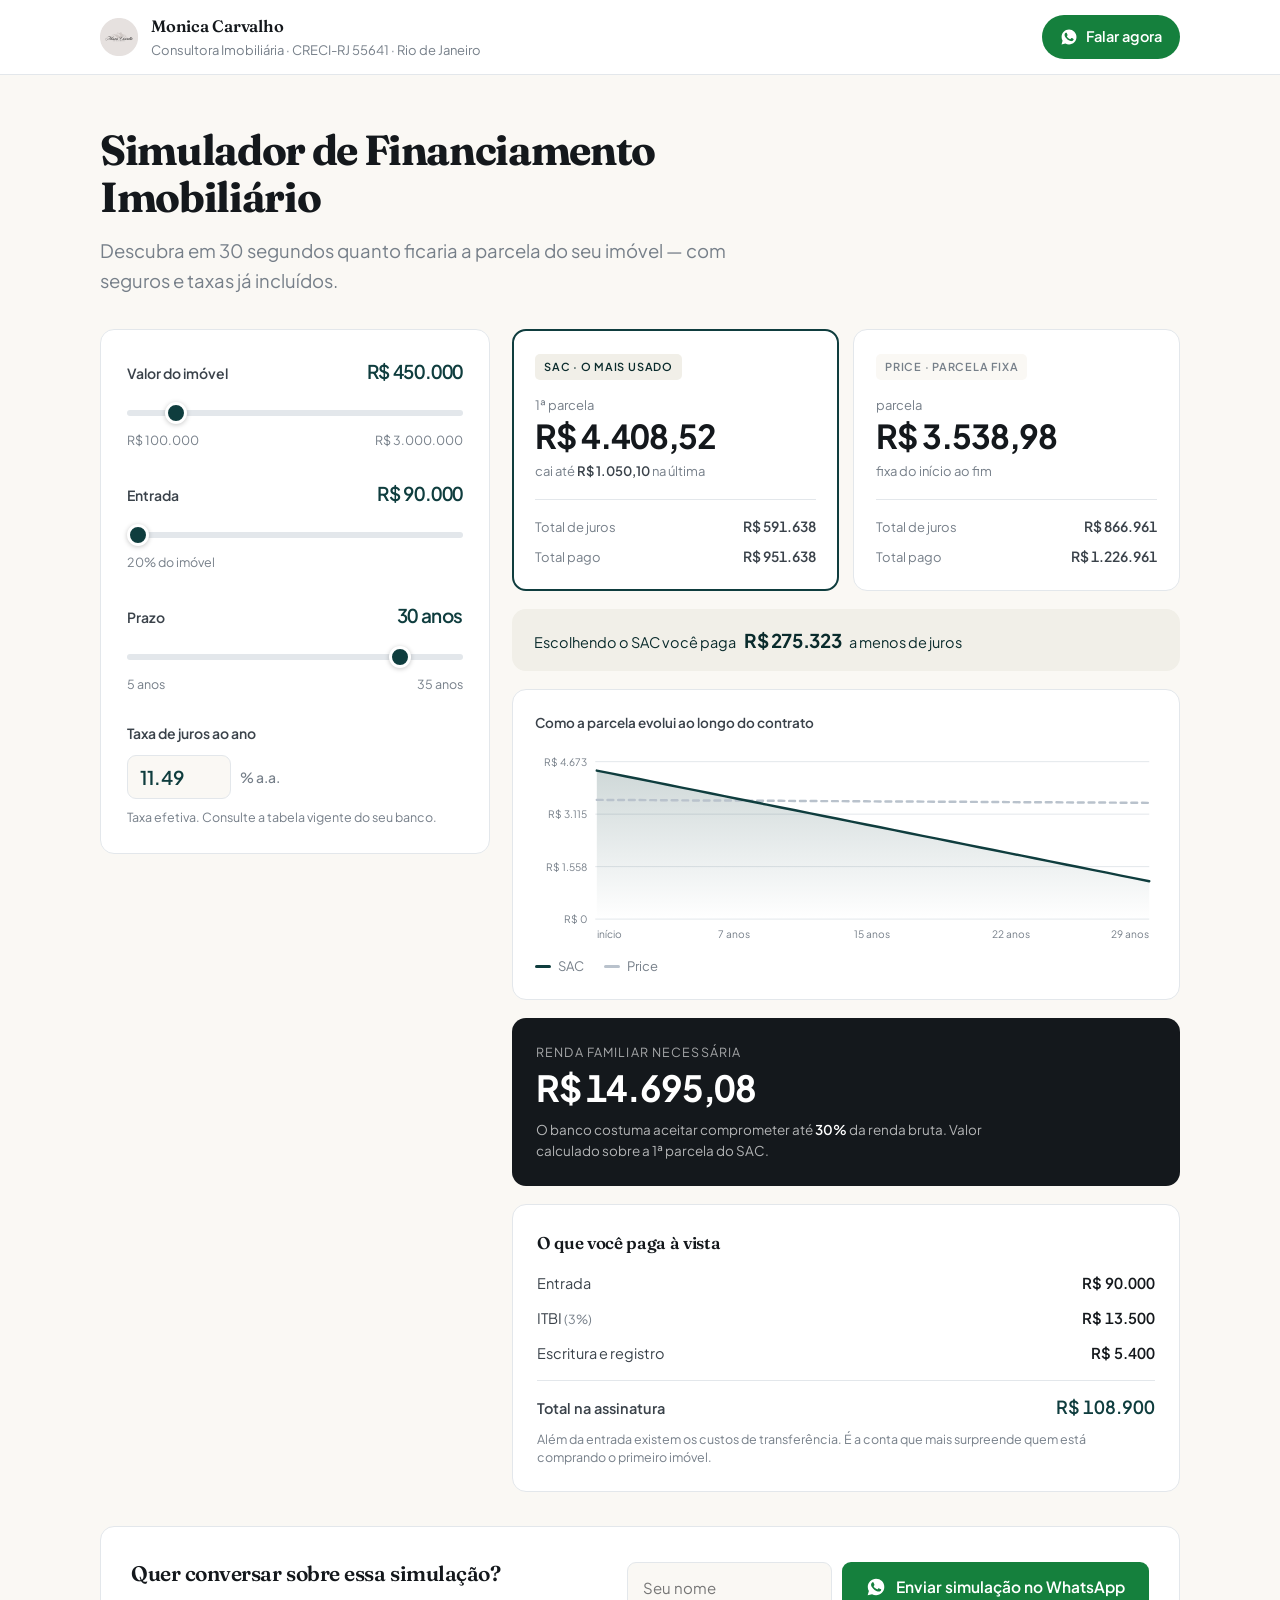
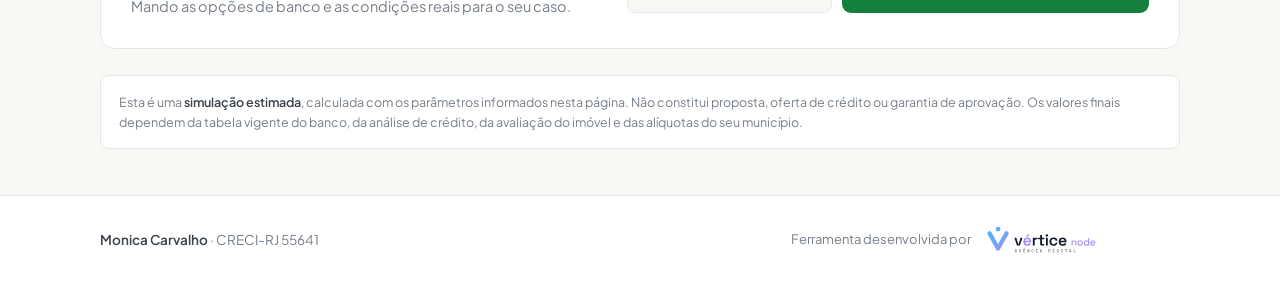
==== simulador/index.html @ 64fc238f "Add files via upload" ====
<!DOCTYPE html>
<html lang="pt-BR">
<head>
<meta charset="UTF-8">
<meta name="viewport" content="width=device-width, initial-scale=1">
<title>Simulador de Financiamento Imobiliário - Monica Carvalho</title>
<meta name="description" content="Simule a parcela do seu financiamento imobiliário com seguros e taxas incluídos. Compare SAC e Price e descubra a renda necessária.">

<link rel="preconnect" href="https://fonts.googleapis.com">
<link rel="preconnect" href="https://fonts.gstatic.com" crossorigin>
<!-- Mesmas fontes do site da Monica: Fraunces (títulos) + Plus Jakarta Sans (textos) -->
<link href="https://fonts.googleapis.com/css2?family=Fraunces:opsz,wght@9..144,500;9..144,600&family=Plus+Jakarta+Sans:wght@400;500;600;700&display=swap" rel="stylesheet">

<link rel="stylesheet" href="css/estilo.css">
<link rel="icon" href="imagens/logo.ico">
</head>
<body>

<!-- ═══════════════ TOPO — identidade do profissional ═══════════════ -->
<header class="topo">
  <div class="env topo-conteudo">
    <div class="prof" id="profBloco">
      <!-- preenchido por app.js a partir do config.js -->
    </div>
    <a class="topo-zap" id="topoZap" href="#" target="_blank" rel="noopener">
      <svg viewBox="0 0 24 24" fill="currentColor" aria-hidden="true">
        <path d="M12.04 2C6.58 2 2.13 6.45 2.13 11.91c0 1.75.46 3.45 1.32 4.95L2 22l5.25-1.38a9.9 9.9 0 0 0 4.79 1.22h.01c5.46 0 9.91-4.45 9.91-9.91 0-2.65-1.03-5.14-2.9-7.01A9.82 9.82 0 0 0 12.04 2Zm5.8 14.1c-.25.69-1.43 1.32-1.97 1.37-.5.05-1.15.07-1.85-.12a16.9 16.9 0 0 1-1.68-.62c-2.95-1.28-4.88-4.25-5.03-4.45-.15-.2-1.2-1.6-1.2-3.05s.76-2.16 1.03-2.46c.27-.3.59-.37.79-.37h.57c.18 0 .43-.07.67.51.25.6.85 2.07.92 2.22.07.15.12.32.02.52-.1.2-.15.32-.3.5-.15.17-.31.39-.44.52-.15.15-.3.31-.13.61.17.3.77 1.27 1.65 2.06 1.14 1.01 2.09 1.33 2.39 1.48.3.15.47.12.65-.07.17-.2.75-.87.95-1.17.2-.3.4-.25.67-.15.27.1 1.72.81 2.02.96.3.15.5.22.57.35.07.12.07.72-.18 1.41Z"/>
      </svg>
      <span>Falar agora</span>
    </a>
  </div>
</header>

<main class="env">

  <!-- ═══════════════ ABERTURA ═══════════════ -->
  <section class="abertura">
    <h1 id="tituloPagina">Simulador de Financiamento Imobiliário</h1>
    <p class="lead" id="subtituloPagina"></p>
  </section>

  <!-- ═══════════════ PAINEL PRINCIPAL ═══════════════ -->
  <div class="painel">

    <!-- ─── COLUNA ESQUERDA: os controles ─── -->
    <section class="controles" aria-label="Dados da simulação">

      <div class="campo">
        <div class="campo-topo">
          <label for="valorImovel">Valor do imóvel</label>
          <output class="valor-atual" id="saidaValor"></output>
        </div>
        <input type="range" id="valorImovel" step="5000">
        <div class="faixa"><span id="faixaValorMin"></span><span id="faixaValorMax"></span></div>
      </div>

      <div class="campo">
        <div class="campo-topo">
          <label for="entrada">Entrada</label>
          <output class="valor-atual" id="saidaEntrada"></output>
        </div>
        <input type="range" id="entrada" step="1000">
        <div class="faixa">
          <span id="entradaPercent">—</span>
          <span id="avisoEntrada" class="aviso-min"></span>
        </div>
      </div>

      <div class="campo">
        <div class="campo-topo">
          <label for="prazo">Prazo</label>
          <output class="valor-atual" id="saidaPrazo"></output>
        </div>
        <input type="range" id="prazo" min="5" step="1">
        <div class="faixa"><span>5 anos</span><span id="faixaPrazoMax"></span></div>
      </div>

      <div class="campo campo-taxa">
        <div class="campo-topo">
          <label for="taxa">Taxa de juros ao ano</label>
        </div>
        <div class="entrada-taxa">
          <input type="number" id="taxa" step="0.01" min="0" max="30" inputmode="decimal">
          <span class="sufixo">% a.a.</span>
        </div>
        <p class="nota">Taxa efetiva. Consulte a tabela vigente do seu banco.</p>
      </div>

    </section>

    <!-- ─── COLUNA DIREITA: os resultados ─── -->
    <section class="resultados" aria-live="polite">

      <!-- comparação dos dois sistemas -->
      <div class="comparativo">

        <article class="sistema destaque">
          <div class="sistema-tag">SAC · o mais usado</div>
          <div class="sistema-rotulo">1ª parcela</div>
          <div class="sistema-valor" id="sacInicial">—</div>
          <div class="sistema-nota">
            cai até <strong id="sacFinal">—</strong> na última
          </div>
          <dl class="mini">
            <div><dt>Total de juros</dt><dd id="sacJuros">—</dd></div>
            <div><dt>Total pago</dt><dd id="sacTotal">—</dd></div>
          </dl>
        </article>

        <article class="sistema">
          <div class="sistema-tag">PRICE · parcela fixa</div>
          <div class="sistema-rotulo">parcela</div>
          <div class="sistema-valor" id="priceInicial">—</div>
          <div class="sistema-nota">
            fixa do início ao fim
          </div>
          <dl class="mini">
            <div><dt>Total de juros</dt><dd id="priceJuros">—</dd></div>
            <div><dt>Total pago</dt><dd id="priceTotal">—</dd></div>
          </dl>
        </article>

      </div>

      <!-- economia entre os dois -->
      <div class="economia" id="blocoEconomia">
        <span>Escolhendo o SAC você paga</span>
        <strong id="valorEconomia">—</strong>
        <span>a menos de juros</span>
      </div>

      <!-- gráfico da evolução da parcela -->
      <figure class="grafico">
        <figcaption>Como a parcela evolui ao longo do contrato</figcaption>
        <div id="areaGrafico"></div>
        <div class="legenda">
          <span class="chave chave-sac">SAC</span>
          <span class="chave chave-price">Price</span>
        </div>
      </figure>

      <!-- renda mínima: a pergunta que qualifica o lead -->
      <div class="renda">
        <div class="renda-rotulo">Renda familiar necessária</div>
        <div class="renda-valor" id="rendaMinima">—</div>
        <p class="renda-nota">
          O banco costuma aceitar comprometer até
          <strong id="percComprometimento">30%</strong> da renda bruta.
          Valor calculado sobre a 1ª parcela do SAC.
        </p>
      </div>

      <!-- custos que ninguém conta -->
      <div class="custos">
        <h2>O que você paga à vista</h2>
        <dl class="lista-custos">
          <div><dt>Entrada</dt><dd id="custoEntrada">—</dd></div>
          <div><dt>ITBI <small id="rotuloItbi"></small></dt><dd id="custoItbi">—</dd></div>
          <div><dt>Escritura e registro</dt><dd id="custoCartorio">—</dd></div>
          <div class="total"><dt>Total na assinatura</dt><dd id="custoTotal">—</dd></div>
        </dl>
        <p class="nota">
          Além da entrada existem os custos de transferência. É a conta que
          mais surpreende quem está comprando o primeiro imóvel.
        </p>
      </div>

    </section>
  </div>

  <!-- ═══════════════ CHAMADA PARA O WHATSAPP ═══════════════ -->
  <section class="cta">
    <div class="cta-texto">
      <h2>Quer conversar sobre essa simulação?</h2>
      <p id="ctaSub">Mando as opções de banco e as condições reais para o seu caso.</p>
    </div>
    <div class="cta-form">
      <input type="text" id="nomeCliente" placeholder="Seu nome" autocomplete="name"
             aria-label="Seu nome">
      <a class="botao-zap" id="botaoZap" href="#" target="_blank" rel="noopener">
        <svg viewBox="0 0 24 24" fill="currentColor" aria-hidden="true">
          <path d="M12.04 2C6.58 2 2.13 6.45 2.13 11.91c0 1.75.46 3.45 1.32 4.95L2 22l5.25-1.38a9.9 9.9 0 0 0 4.79 1.22h.01c5.46 0 9.91-4.45 9.91-9.91 0-2.65-1.03-5.14-2.9-7.01A9.82 9.82 0 0 0 12.04 2Zm5.8 14.1c-.25.69-1.43 1.32-1.97 1.37-.5.05-1.15.07-1.85-.12a16.9 16.9 0 0 1-1.68-.62c-2.95-1.28-4.88-4.25-5.03-4.45-.15-.2-1.2-1.6-1.2-3.05s.76-2.16 1.03-2.46c.27-.3.59-.37.79-.37h.57c.18 0 .43-.07.67.51.25.6.85 2.07.92 2.22.07.15.12.32.02.52-.1.2-.15.32-.3.5-.15.17-.31.39-.44.52-.15.15-.3.31-.13.61.17.3.77 1.27 1.65 2.06 1.14 1.01 2.09 1.33 2.39 1.48.3.15.47.12.65-.07.17-.2.75-.87.95-1.17.2-.3.4-.25.67-.15.27.1 1.72.81 2.02.96.3.15.5.22.57.35.07.12.07.72-.18 1.41Z"/>
        </svg>
        Enviar simulação no WhatsApp
      </a>
    </div>
  </section>

  <!-- ═══════════════ AVISO LEGAL ═══════════════ -->
  <p class="disclaimer">
    Esta é uma <strong>simulação estimada</strong>, calculada com os parâmetros
    informados nesta página. Não constitui proposta, oferta de crédito ou garantia
    de aprovação. Os valores finais dependem da tabela vigente do banco, da análise
    de crédito, da avaliação do imóvel e das alíquotas do seu município.
  </p>

</main>

<!-- ═══════════════ RODAPÉ ═══════════════ -->
<footer class="rodape">
  <div class="env rodape-conteudo">
    <div class="rodape-prof" id="rodapeProf"></div>
    <div class="rodape-credito" id="rodapeCredito"></div>
  </div>
</footer>

<!-- ordem importa: config, depois cálculo, depois interface -->
<script src="js/config.js"></script>
<script src="js/calculo.js"></script>
<script src="js/app.js"></script>
</body>
</html>
---- simulador/css/estilo.css ----
/* ═══════════════════════════════════════════════════════════════════
   ESTILO.CSS — SIMULADOR DE FINANCIAMENTO

   As cores da marca NÃO ficam aqui. Elas são injetadas pelo app.js
   a partir do config.js, nas variáveis --marca, --marca-escura e
   --marca-clara. Assim você troca de cliente sem tocar no CSS.

   Vértice node · vertice-node.com.br
   ═══════════════════════════════════════════════════════════════════ */

:root{
  /* preenchidas em tempo de execução pelo app.js */
  --marca:        #0F5C4A;
  --marca-escura: #0A3D32;
  --marca-clara:  #E8F2EF;

  /* neutros — estes são fixos */
  --tinta:    #14181C;
  --texto:    #3A424A;
  --apagado:  #767F89;
  --linha:    #E3E7EB;
  --fundo:    #FAF8F4;   /* areia clara — mesmo fundo do site da Monica */
  --papel:    #FFFFFF;

  /* Verde do WhatsApp escurecido para passar no contraste AA (5.02:1
     com texto branco). O #25D366 original dá só 1.98:1 e reprova em
     acessibilidade — o que importa quando o cliente do seu cliente
     está lendo no celular, no sol. */
  --zap:      #15803D;
  --zap-esc:  #116631;

  --raio:   14px;
  --raio-s: 9px;
  --larg:   1120px;
}

*{box-sizing:border-box;margin:0;padding:0}
html{-webkit-text-size-adjust:100%;scroll-behavior:smooth}

body{
  background:var(--fundo);
  color:var(--texto);
  font-family:"Plus Jakarta Sans",system-ui,-apple-system,sans-serif;
  font-size:16px;line-height:1.6;
  -webkit-font-smoothing:antialiased;
}

/* números sempre alinhados em colunas */
.sistema-valor,.renda-valor,.valor-atual,
.mini dd,.lista-custos dd,#valorEconomia{
  font-variant-numeric:tabular-nums;
  font-feature-settings:"tnum";
}

/* Títulos na serifada do site; números seguem em sans, que lê melhor */
h1,h2{font-family:"Fraunces",Georgia,serif}
.sistema-valor,.renda-valor{font-family:"Plus Jakarta Sans",system-ui,sans-serif}

.env{max-width:var(--larg);margin:0 auto;padding:0 20px}

/* ═══════════════ TOPO ═══════════════ */
.topo{background:var(--papel);border-bottom:1px solid var(--linha)}
.topo-conteudo{display:flex;align-items:center;justify-content:space-between;
  gap:16px;min-height:74px;padding-top:12px;padding-bottom:12px}
.prof{display:flex;align-items:center;gap:13px;min-width:0}
.prof img{display:block;flex:none}

/* Logo clicável do topo (volta para a página principal do site).
   Só aparece quando marca.linkLogo está preenchido no config.js. */
.prof-link{display:inline-flex;align-items:center;flex:none;
  border-radius:8px;transition:opacity .16s,transform .16s}
.prof-link:hover{opacity:.82;transform:translateY(-1px)}
.prof-link:focus-visible{outline:2px solid var(--marca);outline-offset:3px}
.prof-sigla{
  flex:none;width:44px;height:44px;border-radius:50%;
  background:var(--marca);color:#fff;display:grid;place-items:center;
  font-family:"Plus Jakarta Sans",sans-serif;font-weight:600;font-size:16px;letter-spacing:-.02em;
}
.prof-txt{min-width:0}
.prof-nome{font-family:"Fraunces",Georgia,serif;font-weight:600;font-size:16.5px;
  color:var(--tinta);letter-spacing:-.015em;white-space:nowrap;
  overflow:hidden;text-overflow:ellipsis}
.prof-sub{font-size:13px;color:var(--apagado)}

.topo-zap{
  flex:none;display:inline-flex;align-items:center;gap:8px;
  background:var(--zap);color:#fff;text-decoration:none;font-weight:600;
  font-size:14.5px;padding:10px 18px;border-radius:100px;
  transition:background .16s;
}
.topo-zap:hover{background:var(--zap-esc)}
.topo-zap svg{width:18px;height:18px}

/* ═══════════════ ABERTURA ═══════════════ */
.abertura{padding:52px 0 34px;max-width:660px}
h1{font-size:clamp(28px,4.6vw,42px);line-height:1.13;font-weight:700;
  letter-spacing:-.032em;color:var(--tinta);margin-bottom:14px}
.lead{font-size:clamp(16px,2.2vw,18.5px);color:var(--apagado)}

/* ═══════════════ PAINEL ═══════════════ */
.painel{display:grid;grid-template-columns:390px 1fr;gap:22px;align-items:start}

/* ─── controles ─── */
.controles{
  background:var(--papel);border:1px solid var(--linha);
  border-radius:var(--raio);padding:26px;
  position:sticky;top:20px;
}
.campo{margin-bottom:28px}
.campo:last-child{margin-bottom:0}
.campo-topo{display:flex;align-items:baseline;justify-content:space-between;
  gap:10px;margin-bottom:11px}
label{font-size:14px;font-weight:600;color:var(--texto)}
.valor-atual{font-family:"Plus Jakarta Sans",sans-serif;font-weight:600;font-size:19px;
  color:var(--marca);letter-spacing:-.02em}
.faixa{display:flex;justify-content:space-between;margin-top:7px;
  font-size:12.5px;color:var(--apagado)}
.aviso-min{color:#C0392B;font-weight:600}
.aviso-min:empty{display:none}

/* slider — precisa ser estilizado nos dois motores */
input[type=range]{
  -webkit-appearance:none;appearance:none;width:100%;height:6px;
  background:var(--linha);border-radius:4px;outline:none;cursor:pointer;
}
input[type=range]::-webkit-slider-thumb{
  -webkit-appearance:none;appearance:none;width:22px;height:22px;
  border-radius:50%;background:var(--marca);cursor:pointer;
  border:3px solid var(--papel);box-shadow:0 1px 5px rgba(0,0,0,.22);
}
input[type=range]::-moz-range-thumb{
  width:22px;height:22px;border-radius:50%;background:var(--marca);
  cursor:pointer;border:3px solid var(--papel);box-shadow:0 1px 5px rgba(0,0,0,.22);
}
input[type=range]:focus-visible{outline:2px solid var(--marca);outline-offset:3px}

.entrada-taxa{display:flex;align-items:center;gap:9px}
.entrada-taxa input{
  width:104px;font-family:"Plus Jakarta Sans",sans-serif;font-weight:600;font-size:19px;
  color:var(--marca);border:1px solid var(--linha);border-radius:var(--raio-s);
  padding:9px 12px;background:var(--fundo);
}
.entrada-taxa input:focus{outline:2px solid var(--marca);outline-offset:1px;
  border-color:transparent}
.sufixo{font-size:14px;color:var(--apagado);font-weight:500}
.nota{font-size:12.5px;color:var(--apagado);margin-top:9px;line-height:1.45}

/* ─── resultados ─── */
.resultados{display:grid;gap:18px}

.comparativo{display:grid;grid-template-columns:1fr 1fr;gap:14px}
.sistema{
  background:var(--papel);border:1px solid var(--linha);
  border-radius:var(--raio);padding:22px;
}
.sistema.destaque{border-color:var(--marca);border-width:2px;padding:21px}
.sistema-tag{
  display:inline-block;font-size:11px;font-weight:600;letter-spacing:.07em;
  text-transform:uppercase;color:var(--apagado);
  background:var(--fundo);border-radius:5px;padding:4px 9px;margin-bottom:15px;
}
.sistema.destaque .sistema-tag{background:var(--marca-clara);color:var(--marca-escura)}
.sistema-rotulo{font-size:13px;color:var(--apagado);margin-bottom:2px}
.sistema-valor{font-size:clamp(26px,3.6vw,33px);font-weight:700;
  letter-spacing:-.032em;color:var(--tinta);line-height:1.15}
.sistema-nota{font-size:13px;color:var(--apagado);margin-top:6px}
.sistema-nota strong{color:var(--texto);font-weight:600}

.mini{margin-top:17px;padding-top:15px;border-top:1px solid var(--linha);
  display:grid;gap:7px}
.mini div{display:flex;justify-content:space-between;gap:10px;align-items:baseline}
.mini dt{font-size:13px;color:var(--apagado)}
.mini dd{font-size:14px;font-weight:600;color:var(--texto)}

.economia{
  background:var(--marca-clara);border-radius:var(--raio);
  padding:16px 22px;display:flex;align-items:baseline;gap:8px;flex-wrap:wrap;
  font-size:14.5px;color:var(--marca-escura);
}
.economia strong{font-family:"Plus Jakarta Sans",sans-serif;font-size:19px;font-weight:700;
  letter-spacing:-.02em}

/* ─── gráfico ─── */
.grafico{background:var(--papel);border:1px solid var(--linha);
  border-radius:var(--raio);padding:22px}
.grafico figcaption{font-size:13.5px;font-weight:600;color:var(--texto);
  margin-bottom:16px}
#areaGrafico svg{display:block;width:100%;height:auto}
.legenda{display:flex;gap:20px;margin-top:12px}
.chave{display:inline-flex;align-items:center;gap:7px;font-size:13px;color:var(--apagado)}
.chave::before{content:"";width:16px;height:3px;border-radius:2px}
.chave-sac::before{background:var(--marca)}
.chave-price::before{background:#B9C2CC}

/* ─── renda ─── */
.renda{background:var(--tinta);border-radius:var(--raio);padding:24px;color:#fff}
.renda-rotulo{font-size:12.5px;letter-spacing:.09em;text-transform:uppercase;
  color:rgba(255,255,255,.62);margin-bottom:6px}
.renda-valor{font-size:clamp(28px,4vw,36px);font-weight:700;letter-spacing:-.032em;
  line-height:1.1}
.renda-nota{font-size:13.5px;color:rgba(255,255,255,.68);margin-top:11px;max-width:460px}
.renda-nota strong{color:#fff;font-weight:600}

/* ─── custos ─── */
.custos{background:var(--papel);border:1px solid var(--linha);
  border-radius:var(--raio);padding:24px}
.custos h2{font-size:17px;font-weight:600;letter-spacing:-.02em;
  color:var(--tinta);margin-bottom:15px}
.lista-custos{display:grid;gap:11px}
.lista-custos div{display:flex;justify-content:space-between;gap:12px;align-items:baseline}
.lista-custos dt{font-size:14.5px;color:var(--texto)}
.lista-custos dt small{color:var(--apagado);font-size:12.5px}
.lista-custos dd{font-size:15px;font-weight:600;color:var(--tinta)}
.lista-custos .total{border-top:1px solid var(--linha);padding-top:12px;margin-top:3px}
.lista-custos .total dt{font-weight:600}
.lista-custos .total dd{color:var(--marca);font-size:18px;font-family:"Plus Jakarta Sans",sans-serif}

/* ═══════════════ CTA ═══════════════
   Grid de duas colunas: o texto ocupa o espaço que sobrar (1fr) e o
   formulário reserva exatamente a largura que precisa (auto).
   Com flex simples o formulário era espremido e o campo quebrava
   para uma linha separada do botão. */
.cta{
  margin:34px 0 0;background:var(--papel);border:1px solid var(--linha);
  border-radius:var(--raio);padding:30px;
  display:grid;grid-template-columns:1fr auto;align-items:center;gap:28px;
}
.cta-texto h2{font-size:21px;font-weight:600;letter-spacing:-.022em;
  color:var(--tinta);margin-bottom:5px}
.cta-texto p{font-size:14.5px;color:var(--apagado)}
.cta-form{display:flex;gap:10px;flex-wrap:nowrap;align-items:stretch}
#nomeCliente{
  flex:none;width:205px;font-family:inherit;font-size:15px;
  padding:13px 15px;border:1px solid var(--linha);border-radius:var(--raio-s);
  background:var(--fundo);color:var(--texto);
}
#nomeCliente:focus{outline:2px solid var(--marca);outline-offset:1px;border-color:transparent}
.botao-zap{
  flex:none;white-space:nowrap;
  display:inline-flex;align-items:center;justify-content:center;gap:10px;
  background:var(--zap);color:#fff;text-decoration:none;
  font-family:inherit;font-weight:600;font-size:15.5px;
  padding:13px 24px;border-radius:var(--raio-s);
  transition:background .16s,transform .16s;
}
.botao-zap:hover{background:var(--zap-esc);transform:translateY(-1px)}
.botao-zap:focus-visible{outline:2px solid var(--tinta);outline-offset:2px}
.botao-zap svg{width:20px;height:20px;flex:none}

/* ═══════════════ AVISO E RODAPÉ ═══════════════ */
.disclaimer{
  margin:26px 0 0;font-size:12.5px;line-height:1.6;color:var(--apagado);
  background:var(--papel);border:1px solid var(--linha);
  border-radius:var(--raio-s);padding:16px 18px;
}
.disclaimer strong{color:var(--texto);font-weight:600}

.rodape{margin-top:46px;background:var(--papel);border-top:1px solid var(--linha);
  padding:26px 0}
.rodape-conteudo{display:flex;justify-content:space-between;align-items:center;
  gap:18px;flex-wrap:wrap;font-size:13.5px;color:var(--apagado)}
.rodape-prof strong{color:var(--texto);font-weight:600}

/* ─── assinatura da Vértice node ───
   O link envolve texto e logo. O logo é SVG vetorizado: escala em
   qualquer tela sem perder nitidez e não depende de fonte carregada. */
.assinatura{
  display:inline-flex;align-items:center;gap:11px;
  text-decoration:none;color:var(--apagado);
  padding:5px 7px;margin:-5px -7px;border-radius:var(--raio-s);
  transition:opacity .16s,background .16s;
}
.assinatura:hover{opacity:.72;background:var(--fundo)}
.assinatura:focus-visible{outline:2px solid var(--marca);outline-offset:2px}
.assinatura img{display:block;width:auto}
.assinatura-texto{font-size:13px;white-space:nowrap}
/* usado só se o SVG não carregar */
.credito-texto{font-family:"Plus Jakarta Sans",sans-serif;font-weight:600;
  font-size:15px;color:var(--tinta)}

/* ═══════════════ RESPONSIVO ═══════════════ */
@media (max-width:980px){
  .painel{grid-template-columns:1fr}
  .controles{position:static}
}

/* ─── CTA: abaixo de 900px o layout lado a lado aperta o texto ───
   Em vez de espremer campo e botão na mesma linha (o que fazia o
   texto do botão quebrar em três linhas), tudo passa a ocupar a
   largura inteira, empilhado. Campo em cima, botão embaixo. */
@media (max-width:900px){
  .cta{grid-template-columns:1fr;gap:20px}
  .cta-form{flex-direction:column;width:100%;gap:12px}
  #nomeCliente{
    width:100%;min-width:0;
    padding:15px 16px;font-size:16px;   /* 16px evita zoom automático no iOS */
  }
  .botao-zap{width:100%;min-width:0;padding:16px 20px;font-size:16px}
}

/* ─── telas estreitas (iPhone SE, 13 mini e similares) ───
   "Enviar simulação no WhatsApp" em linha única mede 270px e não cabe
   nos 242px disponíveis a partir de ~430px. Em vez de encolher a fonte
   até ficar ilegível, o texto quebra em duas linhas equilibradas —
   num botão de largura total isso fica proposital, não quebrado. */
@media (max-width:430px){
  .botao-zap{
    white-space:normal;
    text-wrap:balance;      /* divide as linhas em tamanhos parecidos */
    line-height:1.32;
    font-size:15.5px;
    padding:14px 16px;
    gap:9px;
  }
}
@media (max-width:620px){
  .abertura{padding:34px 0 24px}
  .comparativo{grid-template-columns:1fr}
  .topo-zap span{display:none}
  .topo-zap{padding:10px 12px}
  .cta{padding:22px}

  /* o logo tem 198px de largura; com o texto ao lado não cabe em
     telas estreitas. No mobile a assinatura empilha. */
  .rodape-conteudo{flex-direction:column;align-items:flex-start;gap:16px}
  .assinatura{flex-direction:column;align-items:flex-start;gap:8px}
  .assinatura-texto{white-space:normal}
}

@media (prefers-reduced-motion:reduce){
  *{transition:none!important;scroll-behavior:auto!important}
}
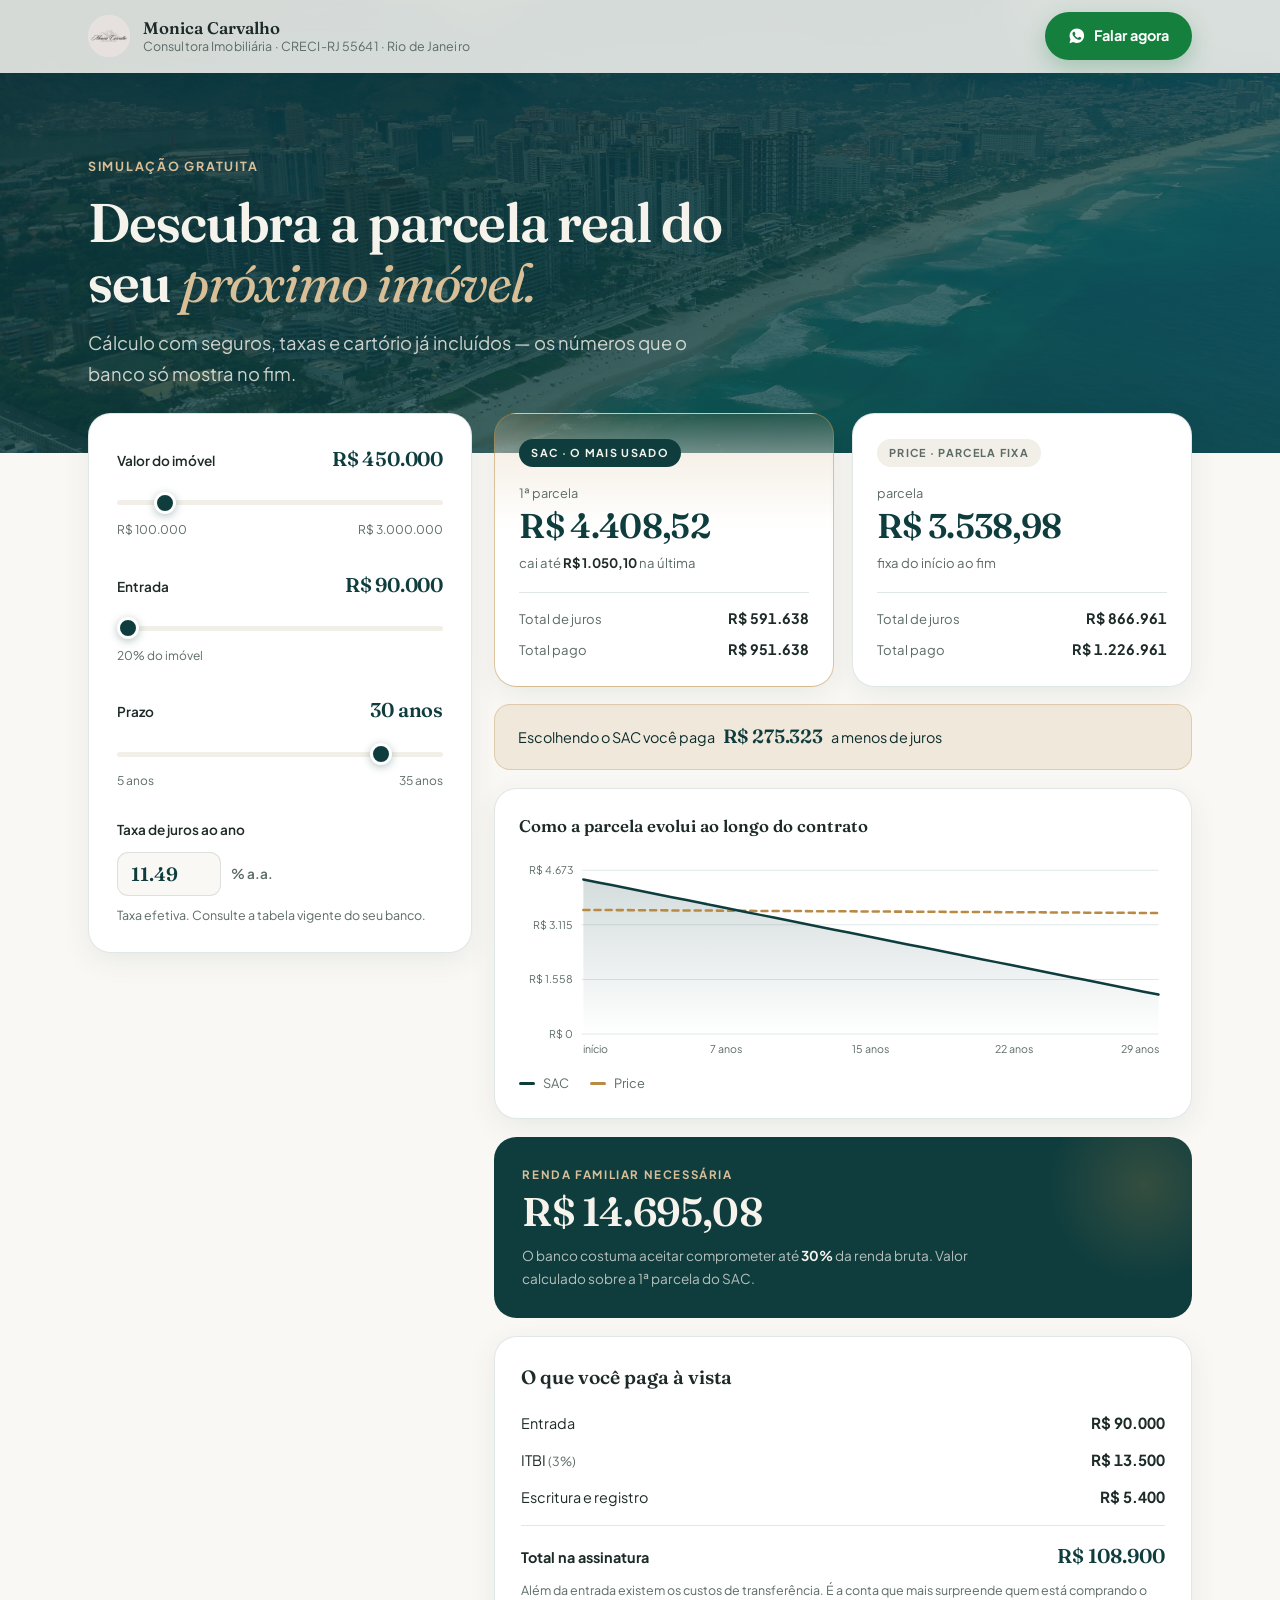
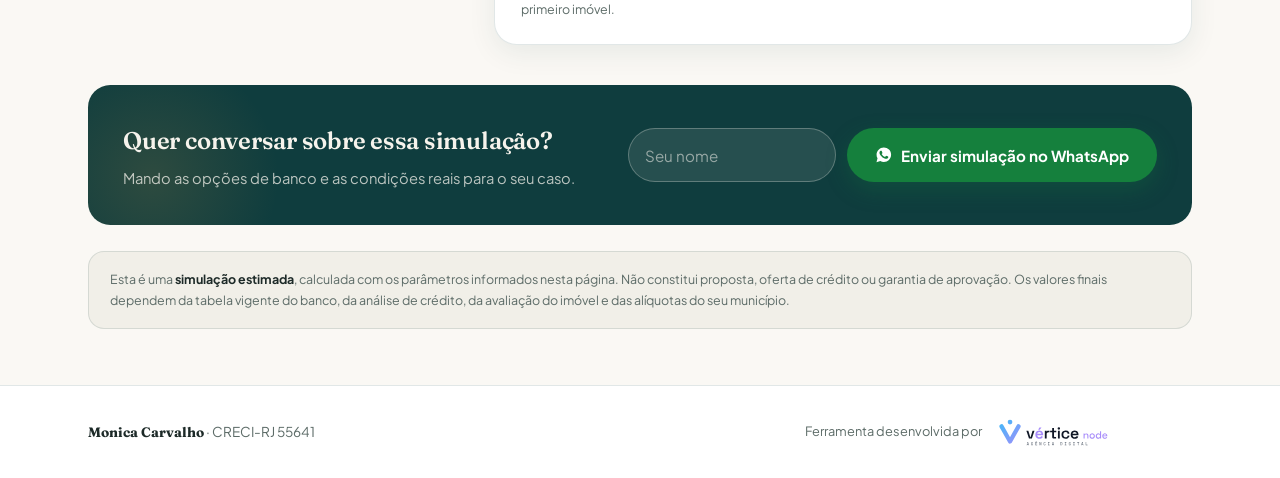
==== commit 9d5b2ed8: "Adição da página Simulador Modificação index, css e js para Simulador de Financiamento imobiliário." ====
--- a/simulador/index.html
+++ b/simulador/index.html
@@ -3,26 +3,25 @@
 <head>
 <meta charset="UTF-8">
 <meta name="viewport" content="width=device-width, initial-scale=1">
-<title>Simulador de Financiamento Imobiliário - Monica Carvalho</title>
+<title>Simulador de Financiamento Imobiliário</title>
 <meta name="description" content="Simule a parcela do seu financiamento imobiliário com seguros e taxas incluídos. Compare SAC e Price e descubra a renda necessária.">
 
 <link rel="preconnect" href="https://fonts.googleapis.com">
 <link rel="preconnect" href="https://fonts.gstatic.com" crossorigin>
-<!-- Mesmas fontes do site da Monica: Fraunces (títulos) + Plus Jakarta Sans (textos) -->
-<link href="https://fonts.googleapis.com/css2?family=Fraunces:opsz,wght@9..144,500;9..144,600&family=Plus+Jakarta+Sans:wght@400;500;600;700&display=swap" rel="stylesheet">
+<link href="https://fonts.googleapis.com/css2?family=Fraunces:ital,opsz,wght@0,9..144,400;0,9..144,500;0,9..144,600;1,9..144,400&family=Plus+Jakarta+Sans:wght@400;500;600;700&display=swap" rel="stylesheet">
 
 <link rel="stylesheet" href="css/estilo.css">
-<link rel="icon" href="imagens/logo.ico">
+<link rel="icon" href="../imagens/main-site/logo.ico">
 </head>
 <body>
 
-<!-- ═══════════════ TOPO — identidade do profissional ═══════════════ -->
-<header class="topo">
+<!-- ═══════════════ TOPO FIXO ═══════════════ -->
+<header class="topo" id="topo">
   <div class="env topo-conteudo">
-    <div class="prof" id="profBloco">
-      <!-- preenchido por app.js a partir do config.js -->
-    </div>
-    <a class="topo-zap" id="topoZap" href="#" target="_blank" rel="noopener">
+    <!-- logo ou badge com iniciais — montado por app.js -->
+    <div id="profBloco"></div>
+
+    <a class="btn btn--zap topo-zap" id="topoZap" href="#" target="_blank" rel="noopener">
       <svg viewBox="0 0 24 24" fill="currentColor" aria-hidden="true">
         <path d="M12.04 2C6.58 2 2.13 6.45 2.13 11.91c0 1.75.46 3.45 1.32 4.95L2 22l5.25-1.38a9.9 9.9 0 0 0 4.79 1.22h.01c5.46 0 9.91-4.45 9.91-9.91 0-2.65-1.03-5.14-2.9-7.01A9.82 9.82 0 0 0 12.04 2Zm5.8 14.1c-.25.69-1.43 1.32-1.97 1.37-.5.05-1.15.07-1.85-.12a16.9 16.9 0 0 1-1.68-.62c-2.95-1.28-4.88-4.25-5.03-4.45-.15-.2-1.2-1.6-1.2-3.05s.76-2.16 1.03-2.46c.27-.3.59-.37.79-.37h.57c.18 0 .43-.07.67.51.25.6.85 2.07.92 2.22.07.15.12.32.02.52-.1.2-.15.32-.3.5-.15.17-.31.39-.44.52-.15.15-.3.31-.13.61.17.3.77 1.27 1.65 2.06 1.14 1.01 2.09 1.33 2.39 1.48.3.15.47.12.65-.07.17-.2.75-.87.95-1.17.2-.3.4-.25.67-.15.27.1 1.72.81 2.02.96.3.15.5.22.57.35.07.12.07.72-.18 1.41Z"/>
       </svg>
@@ -31,169 +30,170 @@
   </div>
 </header>
 
-<main class="env">
+<main>
 
   <!-- ═══════════════ ABERTURA ═══════════════ -->
-  <section class="abertura">
-    <h1 id="tituloPagina">Simulador de Financiamento Imobiliário</h1>
-    <p class="lead" id="subtituloPagina"></p>
-  </section>
-
-  <!-- ═══════════════ PAINEL PRINCIPAL ═══════════════ -->
-  <div class="painel">
-
-    <!-- ─── COLUNA ESQUERDA: os controles ─── -->
-    <section class="controles" aria-label="Dados da simulação">
-
-      <div class="campo">
-        <div class="campo-topo">
-          <label for="valorImovel">Valor do imóvel</label>
-          <output class="valor-atual" id="saidaValor"></output>
-        </div>
-        <input type="range" id="valorImovel" step="5000">
-        <div class="faixa"><span id="faixaValorMin"></span><span id="faixaValorMax"></span></div>
+  <section class="abertura" aria-labelledby="tituloPagina">
+    <div class="env">
+      <div class="abertura-conteudo reveal">
+        <span class="eyebrow eyebrow--claro" id="etiquetaPagina"></span>
+        <h1 id="tituloPagina"></h1>
+        <p class="lead" id="subtituloPagina"></p>
       </div>
-
-      <div class="campo">
-        <div class="campo-topo">
-          <label for="entrada">Entrada</label>
-          <output class="valor-atual" id="saidaEntrada"></output>
-        </div>
-        <input type="range" id="entrada" step="1000">
-        <div class="faixa">
-          <span id="entradaPercent">—</span>
-          <span id="avisoEntrada" class="aviso-min"></span>
-        </div>
-      </div>
-
-      <div class="campo">
-        <div class="campo-topo">
-          <label for="prazo">Prazo</label>
-          <output class="valor-atual" id="saidaPrazo"></output>
-        </div>
-        <input type="range" id="prazo" min="5" step="1">
-        <div class="faixa"><span>5 anos</span><span id="faixaPrazoMax"></span></div>
-      </div>
-
-      <div class="campo campo-taxa">
-        <div class="campo-topo">
-          <label for="taxa">Taxa de juros ao ano</label>
-        </div>
-        <div class="entrada-taxa">
-          <input type="number" id="taxa" step="0.01" min="0" max="30" inputmode="decimal">
-          <span class="sufixo">% a.a.</span>
-        </div>
-        <p class="nota">Taxa efetiva. Consulte a tabela vigente do seu banco.</p>
-      </div>
-
-    </section>
-
-    <!-- ─── COLUNA DIREITA: os resultados ─── -->
-    <section class="resultados" aria-live="polite">
-
-      <!-- comparação dos dois sistemas -->
-      <div class="comparativo">
-
-        <article class="sistema destaque">
-          <div class="sistema-tag">SAC · o mais usado</div>
-          <div class="sistema-rotulo">1ª parcela</div>
-          <div class="sistema-valor" id="sacInicial">—</div>
-          <div class="sistema-nota">
-            cai até <strong id="sacFinal">—</strong> na última
-          </div>
-          <dl class="mini">
-            <div><dt>Total de juros</dt><dd id="sacJuros">—</dd></div>
-            <div><dt>Total pago</dt><dd id="sacTotal">—</dd></div>
-          </dl>
-        </article>
-
-        <article class="sistema">
-          <div class="sistema-tag">PRICE · parcela fixa</div>
-          <div class="sistema-rotulo">parcela</div>
-          <div class="sistema-valor" id="priceInicial">—</div>
-          <div class="sistema-nota">
-            fixa do início ao fim
-          </div>
-          <dl class="mini">
-            <div><dt>Total de juros</dt><dd id="priceJuros">—</dd></div>
-            <div><dt>Total pago</dt><dd id="priceTotal">—</dd></div>
-          </dl>
-        </article>
-
-      </div>
-
-      <!-- economia entre os dois -->
-      <div class="economia" id="blocoEconomia">
-        <span>Escolhendo o SAC você paga</span>
-        <strong id="valorEconomia">—</strong>
-        <span>a menos de juros</span>
-      </div>
-
-      <!-- gráfico da evolução da parcela -->
-      <figure class="grafico">
-        <figcaption>Como a parcela evolui ao longo do contrato</figcaption>
-        <div id="areaGrafico"></div>
-        <div class="legenda">
-          <span class="chave chave-sac">SAC</span>
-          <span class="chave chave-price">Price</span>
-        </div>
-      </figure>
-
-      <!-- renda mínima: a pergunta que qualifica o lead -->
-      <div class="renda">
-        <div class="renda-rotulo">Renda familiar necessária</div>
-        <div class="renda-valor" id="rendaMinima">—</div>
-        <p class="renda-nota">
-          O banco costuma aceitar comprometer até
-          <strong id="percComprometimento">30%</strong> da renda bruta.
-          Valor calculado sobre a 1ª parcela do SAC.
-        </p>
-      </div>
-
-      <!-- custos que ninguém conta -->
-      <div class="custos">
-        <h2>O que você paga à vista</h2>
-        <dl class="lista-custos">
-          <div><dt>Entrada</dt><dd id="custoEntrada">—</dd></div>
-          <div><dt>ITBI <small id="rotuloItbi"></small></dt><dd id="custoItbi">—</dd></div>
-          <div><dt>Escritura e registro</dt><dd id="custoCartorio">—</dd></div>
-          <div class="total"><dt>Total na assinatura</dt><dd id="custoTotal">—</dd></div>
-        </dl>
-        <p class="nota">
-          Além da entrada existem os custos de transferência. É a conta que
-          mais surpreende quem está comprando o primeiro imóvel.
-        </p>
-      </div>
-
-    </section>
-  </div>
-
-  <!-- ═══════════════ CHAMADA PARA O WHATSAPP ═══════════════ -->
-  <section class="cta">
-    <div class="cta-texto">
-      <h2>Quer conversar sobre essa simulação?</h2>
-      <p id="ctaSub">Mando as opções de banco e as condições reais para o seu caso.</p>
-    </div>
-    <div class="cta-form">
-      <input type="text" id="nomeCliente" placeholder="Seu nome" autocomplete="name"
-             aria-label="Seu nome">
-      <a class="botao-zap" id="botaoZap" href="#" target="_blank" rel="noopener">
-        <svg viewBox="0 0 24 24" fill="currentColor" aria-hidden="true">
-          <path d="M12.04 2C6.58 2 2.13 6.45 2.13 11.91c0 1.75.46 3.45 1.32 4.95L2 22l5.25-1.38a9.9 9.9 0 0 0 4.79 1.22h.01c5.46 0 9.91-4.45 9.91-9.91 0-2.65-1.03-5.14-2.9-7.01A9.82 9.82 0 0 0 12.04 2Zm5.8 14.1c-.25.69-1.43 1.32-1.97 1.37-.5.05-1.15.07-1.85-.12a16.9 16.9 0 0 1-1.68-.62c-2.95-1.28-4.88-4.25-5.03-4.45-.15-.2-1.2-1.6-1.2-3.05s.76-2.16 1.03-2.46c.27-.3.59-.37.79-.37h.57c.18 0 .43-.07.67.51.25.6.85 2.07.92 2.22.07.15.12.32.02.52-.1.2-.15.32-.3.5-.15.17-.31.39-.44.52-.15.15-.3.31-.13.61.17.3.77 1.27 1.65 2.06 1.14 1.01 2.09 1.33 2.39 1.48.3.15.47.12.65-.07.17-.2.75-.87.95-1.17.2-.3.4-.25.67-.15.27.1 1.72.81 2.02.96.3.15.5.22.57.35.07.12.07.72-.18 1.41Z"/>
-        </svg>
-        Enviar simulação no WhatsApp
-      </a>
     </div>
   </section>
 
-  <!-- ═══════════════ AVISO LEGAL ═══════════════ -->
-  <p class="disclaimer">
-    Esta é uma <strong>simulação estimada</strong>, calculada com os parâmetros
-    informados nesta página. Não constitui proposta, oferta de crédito ou garantia
-    de aprovação. Os valores finais dependem da tabela vigente do banco, da análise
-    de crédito, da avaliação do imóvel e das alíquotas do seu município.
-  </p>
-
+  <div class="env">
+
+    <!-- ═══════════════ PAINEL PRINCIPAL ═══════════════ -->
+    <div class="painel">
+
+      <!-- ─── COLUNA ESQUERDA: os controles ─── -->
+      <section class="controles reveal" aria-label="Dados da simulação">
+
+        <div class="campo">
+          <div class="campo-topo">
+            <label for="valorImovel">Valor do imóvel</label>
+            <output class="valor-atual" id="saidaValor"></output>
+          </div>
+          <input type="range" id="valorImovel" step="5000">
+          <div class="faixa"><span id="faixaValorMin"></span><span id="faixaValorMax"></span></div>
+        </div>
+
+        <div class="campo">
+          <div class="campo-topo">
+            <label for="entrada">Entrada</label>
+            <output class="valor-atual" id="saidaEntrada"></output>
+          </div>
+          <input type="range" id="entrada" step="1000">
+          <div class="faixa">
+            <span id="entradaPercent">—</span>
+            <span id="avisoEntrada" class="aviso-min"></span>
+          </div>
+        </div>
+
+        <div class="campo">
+          <div class="campo-topo">
+            <label for="prazo">Prazo</label>
+            <output class="valor-atual" id="saidaPrazo"></output>
+          </div>
+          <input type="range" id="prazo" min="5" step="1">
+          <div class="faixa"><span>5 anos</span><span id="faixaPrazoMax"></span></div>
+        </div>
+
+        <div class="campo">
+          <div class="campo-topo">
+            <label for="taxa">Taxa de juros ao ano</label>
+          </div>
+          <div class="entrada-taxa">
+            <input type="number" id="taxa" step="0.01" min="0" max="30" inputmode="decimal">
+            <span class="sufixo">% a.a.</span>
+          </div>
+          <p class="nota">Taxa efetiva. Consulte a tabela vigente do seu banco.</p>
+        </div>
+
+      </section>
+
+      <!-- ─── COLUNA DIREITA: os resultados ─── -->
+      <section class="resultados" aria-live="polite">
+
+        <div class="comparativo">
+
+          <article class="sistema destaque reveal atraso-1">
+            <div class="sistema-tag">SAC · o mais usado</div>
+            <div class="sistema-rotulo">1ª parcela</div>
+            <div class="sistema-valor" id="sacInicial">—</div>
+            <div class="sistema-nota">
+              cai até <strong id="sacFinal">—</strong> na última
+            </div>
+            <dl class="mini">
+              <div><dt>Total de juros</dt><dd id="sacJuros">—</dd></div>
+              <div><dt>Total pago</dt><dd id="sacTotal">—</dd></div>
+            </dl>
+          </article>
+
+          <article class="sistema reveal atraso-2">
+            <div class="sistema-tag">PRICE · parcela fixa</div>
+            <div class="sistema-rotulo">parcela</div>
+            <div class="sistema-valor" id="priceInicial">—</div>
+            <div class="sistema-nota">fixa do início ao fim</div>
+            <dl class="mini">
+              <div><dt>Total de juros</dt><dd id="priceJuros">—</dd></div>
+              <div><dt>Total pago</dt><dd id="priceTotal">—</dd></div>
+            </dl>
+          </article>
+
+        </div>
+
+        <div class="economia reveal" id="blocoEconomia">
+          <span>Escolhendo o SAC você paga</span>
+          <strong id="valorEconomia">—</strong>
+          <span>a menos de juros</span>
+        </div>
+
+        <figure class="grafico reveal">
+          <figcaption>Como a parcela evolui ao longo do contrato</figcaption>
+          <div id="areaGrafico"></div>
+          <div class="legenda">
+            <span class="chave chave-sac">SAC</span>
+            <span class="chave chave-price">Price</span>
+          </div>
+        </figure>
+
+        <div class="renda reveal">
+          <div class="renda-rotulo">Renda familiar necessária</div>
+          <div class="renda-valor" id="rendaMinima">—</div>
+          <p class="renda-nota">
+            O banco costuma aceitar comprometer até
+            <strong id="percComprometimento">30%</strong> da renda bruta.
+            Valor calculado sobre a 1ª parcela do SAC.
+          </p>
+        </div>
+
+        <div class="custos reveal">
+          <h2>O que você paga à vista</h2>
+          <dl class="lista-custos">
+            <div><dt>Entrada</dt><dd id="custoEntrada">—</dd></div>
+            <div><dt>ITBI <small id="rotuloItbi"></small></dt><dd id="custoItbi">—</dd></div>
+            <div><dt>Escritura e registro</dt><dd id="custoCartorio">—</dd></div>
+            <div class="total"><dt>Total na assinatura</dt><dd id="custoTotal">—</dd></div>
+          </dl>
+          <p class="nota">
+            Além da entrada existem os custos de transferência. É a conta que
+            mais surpreende quem está comprando o primeiro imóvel.
+          </p>
+        </div>
+
+      </section>
+    </div>
+
+    <!-- ═══════════════ CHAMADA PARA O WHATSAPP ═══════════════ -->
+    <section class="cta reveal">
+      <div class="cta-texto">
+        <h2>Quer conversar sobre essa simulação?</h2>
+        <p id="ctaSub">Mando as opções de banco e as condições reais para o seu caso.</p>
+      </div>
+      <div class="cta-form">
+        <input type="text" id="nomeCliente" placeholder="Seu nome" autocomplete="name"
+               aria-label="Seu nome">
+        <a class="btn btn--zap" id="botaoZap" href="#" target="_blank" rel="noopener">
+          <svg viewBox="0 0 24 24" fill="currentColor" aria-hidden="true">
+            <path d="M12.04 2C6.58 2 2.13 6.45 2.13 11.91c0 1.75.46 3.45 1.32 4.95L2 22l5.25-1.38a9.9 9.9 0 0 0 4.79 1.22h.01c5.46 0 9.91-4.45 9.91-9.91 0-2.65-1.03-5.14-2.9-7.01A9.82 9.82 0 0 0 12.04 2Zm5.8 14.1c-.25.69-1.43 1.32-1.97 1.37-.5.05-1.15.07-1.85-.12a16.9 16.9 0 0 1-1.68-.62c-2.95-1.28-4.88-4.25-5.03-4.45-.15-.2-1.2-1.6-1.2-3.05s.76-2.16 1.03-2.46c.27-.3.59-.37.79-.37h.57c.18 0 .43-.07.67.51.25.6.85 2.07.92 2.22.07.15.12.32.02.52-.1.2-.15.32-.3.5-.15.17-.31.39-.44.52-.15.15-.3.31-.13.61.17.3.77 1.27 1.65 2.06 1.14 1.01 2.09 1.33 2.39 1.48.3.15.47.12.65-.07.17-.2.75-.87.95-1.17.2-.3.4-.25.67-.15.27.1 1.72.81 2.02.96.3.15.5.22.57.35.07.12.07.72-.18 1.41Z"/>
+          </svg>
+          Enviar simulação no WhatsApp
+        </a>
+      </div>
+    </section>
+
+    <!-- ═══════════════ AVISO LEGAL ═══════════════ -->
+    <p class="disclaimer">
+      Esta é uma <strong>simulação estimada</strong>, calculada com os parâmetros
+      informados nesta página. Não constitui proposta, oferta de crédito ou garantia
+      de aprovação. Os valores finais dependem da tabela vigente do banco, da análise
+      de crédito, da avaliação do imóvel e das alíquotas do seu município.
+    </p>
+
+  </div>
 </main>
 
 <!-- ═══════════════ RODAPÉ ═══════════════ -->
--- a/simulador/css/estilo.css
+++ b/simulador/css/estilo.css
@@ -1,47 +1,57 @@
 /* ═══════════════════════════════════════════════════════════════════
    ESTILO.CSS — SIMULADOR DE FINANCIAMENTO
 
-   As cores da marca NÃO ficam aqui. Elas são injetadas pelo app.js
-   a partir do config.js, nas variáveis --marca, --marca-escura e
-   --marca-clara. Assim você troca de cliente sem tocar no CSS.
+   Padrão visual alinhado ao site da Monica Carvalho:
+   verde petróleo, acento dourado, fundo areia, tipografia serifada
+   nos títulos (Fraunces) e sans nos textos (Plus Jakarta Sans).
+
+   As cores NÃO ficam fixas aqui. Elas são injetadas pelo app.js a
+   partir do config.js. Assim você troca de cliente sem tocar no CSS.
 
    Vértice node · vertice-node.com.br
    ═══════════════════════════════════════════════════════════════════ */
 
 :root{
   /* preenchidas em tempo de execução pelo app.js */
-  --marca:        #0F5C4A;
-  --marca-escura: #0A3D32;
-  --marca-clara:  #E8F2EF;
-
-  /* neutros — estes são fixos */
-  --tinta:    #14181C;
-  --texto:    #3A424A;
-  --apagado:  #767F89;
-  --linha:    #E3E7EB;
-  --fundo:    #FAF8F4;   /* areia clara — mesmo fundo do site da Monica */
-  --papel:    #FFFFFF;
-
-  /* Verde do WhatsApp escurecido para passar no contraste AA (5.02:1
-     com texto branco). O #25D366 original dá só 1.98:1 e reprova em
-     acessibilidade — o que importa quando o cliente do seu cliente
-     está lendo no celular, no sol. */
-  --zap:      #15803D;
-  --zap-esc:  #116631;
-
-  --raio:   14px;
-  --raio-s: 9px;
-  --larg:   1120px;
-}
-
-*{box-sizing:border-box;margin:0;padding:0}
+  --primary:      #0F3D3E;
+  --primary-dark: #0A2B2C;
+  --gold:         #B98A44;
+  --gold-soft:    rgba(185,138,68,.14);
+  /* versão clara do dourado, para uso SOBRE o verde escuro.
+     O #B98A44 puro sobre o verde dá só 3.86:1 e reprova em
+     acessibilidade; este dá 7.27:1. */
+  --gold-claro:   #DFC79A;
+  --bg:           #FAF8F4;
+  --bg-tinted:    #F1EFE8;
+  --surface:      #FFFFFF;
+  --text:         #1D2A28;
+  --muted:        #5C6B67;
+  --border:       rgba(15,61,62,.12);
+
+  /* verde do WhatsApp escurecido para passar no contraste AA
+     (5.02:1 com texto branco). O #25D366 puro dá só 1.98:1. */
+  --whatsapp:     #15803D;
+  --whatsapp-esc: #116631;
+
+  --font-display: "Fraunces", Georgia, serif;
+  --font-body:    "Plus Jakarta Sans", system-ui, -apple-system, sans-serif;
+
+  --container:   72rem;
+  --radius:      1rem;
+  --radius-lg:   1.4rem;
+  --shadow-card:  0 8px 28px rgba(15,61,62,.08);
+  --shadow-hover: 0 18px 44px rgba(15,61,62,.16);
+  --transition:  .3s cubic-bezier(.4,0,.2,1);
+}
+
+*,*::before,*::after{box-sizing:border-box;margin:0;padding:0}
 html{-webkit-text-size-adjust:100%;scroll-behavior:smooth}
 
 body{
-  background:var(--fundo);
-  color:var(--texto);
-  font-family:"Plus Jakarta Sans",system-ui,-apple-system,sans-serif;
-  font-size:16px;line-height:1.6;
+  background:var(--bg);
+  color:var(--text);
+  font-family:var(--font-body);
+  font-size:16px;line-height:1.65;
   -webkit-font-smoothing:antialiased;
 }
 
@@ -52,281 +62,340 @@
   font-feature-settings:"tnum";
 }
 
-/* Títulos na serifada do site; números seguem em sans, que lê melhor */
-h1,h2{font-family:"Fraunces",Georgia,serif}
-.sistema-valor,.renda-valor{font-family:"Plus Jakarta Sans",system-ui,sans-serif}
-
-.env{max-width:var(--larg);margin:0 auto;padding:0 20px}
-
-/* ═══════════════ TOPO ═══════════════ */
-.topo{background:var(--papel);border-bottom:1px solid var(--linha)}
+.env{max-width:var(--container);margin:0 auto;padding:0 1.5rem;width:100%}
+
+.eyebrow{
+  display:inline-block;font-size:.78rem;font-weight:700;
+  letter-spacing:.14em;text-transform:uppercase;color:var(--gold);
+}
+.eyebrow--claro{color:var(--gold-claro)}
+
+/* ═══════════════ TOPO FIXO ═══════════════ */
+.topo{
+  position:fixed;inset-inline:0;top:0;z-index:50;
+  background:rgba(250,248,244,.85);
+  backdrop-filter:blur(14px);-webkit-backdrop-filter:blur(14px);
+  border-bottom:1px solid transparent;
+  transition:border-color var(--transition),background var(--transition);
+}
+.topo.rolou{background:rgba(250,248,244,.97);border-bottom-color:var(--border)}
 .topo-conteudo{display:flex;align-items:center;justify-content:space-between;
-  gap:16px;min-height:74px;padding-top:12px;padding-bottom:12px}
-.prof{display:flex;align-items:center;gap:13px;min-width:0}
-.prof img{display:block;flex:none}
-
-/* Logo clicável do topo (volta para a página principal do site).
-   Só aparece quando marca.linkLogo está preenchido no config.js. */
-.prof-link{display:inline-flex;align-items:center;flex:none;
-  border-radius:8px;transition:opacity .16s,transform .16s}
-.prof-link:hover{opacity:.82;transform:translateY(-1px)}
-.prof-link:focus-visible{outline:2px solid var(--marca);outline-offset:3px}
+  gap:1rem;min-height:4.5rem;padding-top:.6rem;padding-bottom:.6rem}
+
+.prof{display:flex;align-items:center;gap:.8rem;min-width:0;
+  text-decoration:none;color:inherit;border-radius:var(--radius);
+  padding:.3rem;margin:-.3rem;transition:opacity var(--transition)}
+a.prof:hover{opacity:.75}
+.prof img{display:block;width:auto;flex:none}
 .prof-sigla{
-  flex:none;width:44px;height:44px;border-radius:50%;
-  background:var(--marca);color:#fff;display:grid;place-items:center;
-  font-family:"Plus Jakarta Sans",sans-serif;font-weight:600;font-size:16px;letter-spacing:-.02em;
-}
-.prof-txt{min-width:0}
-.prof-nome{font-family:"Fraunces",Georgia,serif;font-weight:600;font-size:16.5px;
-  color:var(--tinta);letter-spacing:-.015em;white-space:nowrap;
-  overflow:hidden;text-overflow:ellipsis}
-.prof-sub{font-size:13px;color:var(--apagado)}
-
-.topo-zap{
-  flex:none;display:inline-flex;align-items:center;gap:8px;
-  background:var(--zap);color:#fff;text-decoration:none;font-weight:600;
-  font-size:14.5px;padding:10px 18px;border-radius:100px;
-  transition:background .16s;
-}
-.topo-zap:hover{background:var(--zap-esc)}
-.topo-zap svg{width:18px;height:18px}
-
-/* ═══════════════ ABERTURA ═══════════════ */
-.abertura{padding:52px 0 34px;max-width:660px}
-h1{font-size:clamp(28px,4.6vw,42px);line-height:1.13;font-weight:700;
-  letter-spacing:-.032em;color:var(--tinta);margin-bottom:14px}
-.lead{font-size:clamp(16px,2.2vw,18.5px);color:var(--apagado)}
+  flex:none;display:grid;place-items:center;
+  width:2.5rem;height:2.5rem;border-radius:50%;
+  background:var(--primary);color:#F6F3EC;
+  font-family:var(--font-display);font-weight:600;font-size:.95rem;
+}
+.prof-txt{min-width:0;display:flex;flex-direction:column;line-height:1.25}
+.prof-nome{font-family:var(--font-display);font-weight:600;font-size:1.05rem;
+  color:var(--text);white-space:nowrap;overflow:hidden;text-overflow:ellipsis}
+.prof-sub{font-size:.78rem;color:var(--muted);letter-spacing:.01em}
+
+.btn{
+  display:inline-flex;align-items:center;justify-content:center;gap:.5rem;
+  font-family:var(--font-body);font-weight:700;font-size:.95rem;
+  padding:.85rem 1.7rem;border-radius:999px;border:1.5px solid transparent;
+  cursor:pointer;text-decoration:none;
+  transition:transform var(--transition),box-shadow var(--transition),
+             background var(--transition),border-color var(--transition);
+}
+.btn svg{width:1.1rem;height:1.1rem;flex:none}
+.btn--zap{
+  background:var(--whatsapp);color:#fff;
+  box-shadow:0 8px 22px rgba(21,128,61,.26);
+}
+.btn--zap:hover{background:var(--whatsapp-esc);transform:translateY(-2px);
+  box-shadow:var(--shadow-hover)}
+.btn--zap:focus-visible{outline:2px solid var(--primary);outline-offset:3px}
+.topo-zap{padding:.7rem 1.4rem;font-size:.9rem}
+
+/* ═══════════════ ABERTURA (HERO) ═══════════════ */
+.abertura{
+  position:relative;isolation:isolate;
+  padding:9.5rem 0 4rem;
+  background-color:var(--primary);
+  background-image:var(--fundo-imagem,none);
+  background-size:cover;
+  background-position:var(--fundo-posicao,center);
+  overflow:hidden;
+}
+/* camada que escurece a foto para o texto continuar legível */
+.abertura::before{
+  content:"";position:absolute;inset:0;z-index:-1;
+  background:linear-gradient(160deg,
+    rgba(10,43,44,var(--fundo-escuro,.86)) 0%,
+    rgba(15,61,62,calc(var(--fundo-escuro,.86) - .08)) 55%,
+    rgba(23,82,78,calc(var(--fundo-escuro,.86) - .16)) 100%);
+}
+.abertura-conteudo{max-width:44rem}
+h1{
+  font-family:var(--font-display);
+  font-size:clamp(2.1rem,5vw,3.4rem);line-height:1.1;
+  font-weight:600;letter-spacing:-.02em;color:#F6F3EC;
+  margin:.9rem 0 1rem;
+}
+h1 em{font-style:italic;color:var(--gold-claro);font-weight:400}
+.lead{font-size:clamp(1rem,2.2vw,1.15rem);color:rgba(246,243,236,.82);
+  max-width:38rem}
 
 /* ═══════════════ PAINEL ═══════════════ */
-.painel{display:grid;grid-template-columns:390px 1fr;gap:22px;align-items:start}
+.painel{
+  display:grid;grid-template-columns:24rem 1fr;gap:1.4rem;
+  align-items:start;margin-top:-2.5rem;position:relative;z-index:2;
+}
 
 /* ─── controles ─── */
 .controles{
-  background:var(--papel);border:1px solid var(--linha);
-  border-radius:var(--raio);padding:26px;
-  position:sticky;top:20px;
-}
-.campo{margin-bottom:28px}
+  background:var(--surface);border:1px solid var(--border);
+  border-radius:var(--radius-lg);padding:1.75rem;
+  box-shadow:var(--shadow-card);
+  position:sticky;top:6rem;
+}
+.campo{margin-bottom:1.75rem}
 .campo:last-child{margin-bottom:0}
 .campo-topo{display:flex;align-items:baseline;justify-content:space-between;
-  gap:10px;margin-bottom:11px}
-label{font-size:14px;font-weight:600;color:var(--texto)}
-.valor-atual{font-family:"Plus Jakarta Sans",sans-serif;font-weight:600;font-size:19px;
-  color:var(--marca);letter-spacing:-.02em}
-.faixa{display:flex;justify-content:space-between;margin-top:7px;
-  font-size:12.5px;color:var(--apagado)}
-.aviso-min{color:#C0392B;font-weight:600}
+  gap:.6rem;margin-bottom:.7rem}
+label{font-size:.85rem;font-weight:600;color:var(--text)}
+.valor-atual{font-family:var(--font-display);font-weight:600;font-size:1.25rem;
+  color:var(--primary);letter-spacing:-.01em}
+.faixa{display:flex;justify-content:space-between;margin-top:.45rem;
+  font-size:.75rem;color:var(--muted)}
+.aviso-min{color:#A8443A;font-weight:700}
 .aviso-min:empty{display:none}
 
-/* slider — precisa ser estilizado nos dois motores */
 input[type=range]{
-  -webkit-appearance:none;appearance:none;width:100%;height:6px;
-  background:var(--linha);border-radius:4px;outline:none;cursor:pointer;
+  -webkit-appearance:none;appearance:none;width:100%;height:5px;
+  background:var(--bg-tinted);border-radius:4px;outline:none;cursor:pointer;
 }
 input[type=range]::-webkit-slider-thumb{
   -webkit-appearance:none;appearance:none;width:22px;height:22px;
-  border-radius:50%;background:var(--marca);cursor:pointer;
-  border:3px solid var(--papel);box-shadow:0 1px 5px rgba(0,0,0,.22);
-}
+  border-radius:50%;background:var(--primary);cursor:pointer;
+  border:3px solid var(--surface);box-shadow:0 2px 8px rgba(15,61,62,.3);
+  transition:transform var(--transition);
+}
+input[type=range]::-webkit-slider-thumb:hover{transform:scale(1.12)}
 input[type=range]::-moz-range-thumb{
-  width:22px;height:22px;border-radius:50%;background:var(--marca);
-  cursor:pointer;border:3px solid var(--papel);box-shadow:0 1px 5px rgba(0,0,0,.22);
-}
-input[type=range]:focus-visible{outline:2px solid var(--marca);outline-offset:3px}
-
-.entrada-taxa{display:flex;align-items:center;gap:9px}
+  width:22px;height:22px;border-radius:50%;background:var(--primary);
+  cursor:pointer;border:3px solid var(--surface);
+  box-shadow:0 2px 8px rgba(15,61,62,.3);
+}
+input[type=range]:focus-visible{outline:2px solid var(--gold);outline-offset:3px}
+
+.entrada-taxa{display:flex;align-items:center;gap:.6rem}
 .entrada-taxa input{
-  width:104px;font-family:"Plus Jakarta Sans",sans-serif;font-weight:600;font-size:19px;
-  color:var(--marca);border:1px solid var(--linha);border-radius:var(--raio-s);
-  padding:9px 12px;background:var(--fundo);
-}
-.entrada-taxa input:focus{outline:2px solid var(--marca);outline-offset:1px;
+  width:6.5rem;font-family:var(--font-display);font-weight:600;font-size:1.2rem;
+  color:var(--primary);border:1px solid var(--border);border-radius:.7rem;
+  padding:.55rem .8rem;background:var(--bg);
+}
+.entrada-taxa input:focus{outline:2px solid var(--gold);outline-offset:1px;
   border-color:transparent}
-.sufixo{font-size:14px;color:var(--apagado);font-weight:500}
-.nota{font-size:12.5px;color:var(--apagado);margin-top:9px;line-height:1.45}
+.sufixo{font-size:.85rem;color:var(--muted);font-weight:600}
+.nota{font-size:.78rem;color:var(--muted);margin-top:.6rem;line-height:1.5}
 
 /* ─── resultados ─── */
-.resultados{display:grid;gap:18px}
-
-.comparativo{display:grid;grid-template-columns:1fr 1fr;gap:14px}
+.resultados{display:grid;gap:1.1rem}
+
+.comparativo{display:grid;grid-template-columns:1fr 1fr;gap:1.1rem}
 .sistema{
-  background:var(--papel);border:1px solid var(--linha);
-  border-radius:var(--raio);padding:22px;
-}
-.sistema.destaque{border-color:var(--marca);border-width:2px;padding:21px}
+  background:var(--surface);border:1px solid var(--border);
+  border-radius:var(--radius-lg);padding:1.5rem;
+  box-shadow:var(--shadow-card);
+  transition:transform var(--transition),box-shadow var(--transition),
+             border-color var(--transition);
+}
+.sistema:hover{transform:translateY(-4px);box-shadow:var(--shadow-hover);
+  border-color:rgba(185,138,68,.45)}
+.sistema.destaque{border-color:rgba(185,138,68,.5);background:
+  linear-gradient(180deg,var(--gold-soft) 0%,var(--surface) 42%)}
 .sistema-tag{
-  display:inline-block;font-size:11px;font-weight:600;letter-spacing:.07em;
-  text-transform:uppercase;color:var(--apagado);
-  background:var(--fundo);border-radius:5px;padding:4px 9px;margin-bottom:15px;
-}
-.sistema.destaque .sistema-tag{background:var(--marca-clara);color:var(--marca-escura)}
-.sistema-rotulo{font-size:13px;color:var(--apagado);margin-bottom:2px}
-.sistema-valor{font-size:clamp(26px,3.6vw,33px);font-weight:700;
-  letter-spacing:-.032em;color:var(--tinta);line-height:1.15}
-.sistema-nota{font-size:13px;color:var(--apagado);margin-top:6px}
-.sistema-nota strong{color:var(--texto);font-weight:600}
-
-.mini{margin-top:17px;padding-top:15px;border-top:1px solid var(--linha);
-  display:grid;gap:7px}
-.mini div{display:flex;justify-content:space-between;gap:10px;align-items:baseline}
-.mini dt{font-size:13px;color:var(--apagado)}
-.mini dd{font-size:14px;font-weight:600;color:var(--texto)}
+  display:inline-block;font-size:.68rem;font-weight:700;letter-spacing:.12em;
+  text-transform:uppercase;color:var(--muted);
+  background:var(--bg-tinted);border-radius:999px;
+  padding:.3rem .75rem;margin-bottom:1rem;
+}
+.sistema.destaque .sistema-tag{background:var(--primary);color:#F6F3EC}
+.sistema-rotulo{font-size:.8rem;color:var(--muted)}
+.sistema-valor{font-family:var(--font-display);
+  font-size:clamp(1.7rem,3.4vw,2.15rem);font-weight:600;
+  letter-spacing:-.02em;color:var(--primary);line-height:1.15;margin-top:.15rem}
+.sistema-nota{font-size:.82rem;color:var(--muted);margin-top:.4rem}
+.sistema-nota strong{color:var(--text);font-weight:700}
+
+.mini{margin-top:1.1rem;padding-top:.9rem;border-top:1px solid var(--border);
+  display:grid;gap:.45rem}
+.mini div{display:flex;justify-content:space-between;gap:.6rem;align-items:baseline}
+.mini dt{font-size:.82rem;color:var(--muted)}
+.mini dd{font-size:.9rem;font-weight:700;color:var(--text)}
 
 .economia{
-  background:var(--marca-clara);border-radius:var(--raio);
-  padding:16px 22px;display:flex;align-items:baseline;gap:8px;flex-wrap:wrap;
-  font-size:14.5px;color:var(--marca-escura);
-}
-.economia strong{font-family:"Plus Jakarta Sans",sans-serif;font-size:19px;font-weight:700;
-  letter-spacing:-.02em}
+  background:var(--gold-soft);border:1px solid rgba(185,138,68,.3);
+  border-radius:var(--radius);padding:1rem 1.4rem;
+  display:flex;align-items:baseline;gap:.5rem;flex-wrap:wrap;
+  font-size:.9rem;color:var(--primary-dark);
+}
+.economia strong{font-family:var(--font-display);font-size:1.2rem;
+  font-weight:600;letter-spacing:-.01em;color:var(--primary)}
 
 /* ─── gráfico ─── */
-.grafico{background:var(--papel);border:1px solid var(--linha);
-  border-radius:var(--raio);padding:22px}
-.grafico figcaption{font-size:13.5px;font-weight:600;color:var(--texto);
-  margin-bottom:16px}
+.grafico{background:var(--surface);border:1px solid var(--border);
+  border-radius:var(--radius-lg);padding:1.5rem;box-shadow:var(--shadow-card)}
+.grafico figcaption{font-family:var(--font-display);font-size:1.05rem;
+  font-weight:600;color:var(--text);margin-bottom:1.1rem}
 #areaGrafico svg{display:block;width:100%;height:auto}
-.legenda{display:flex;gap:20px;margin-top:12px}
-.chave{display:inline-flex;align-items:center;gap:7px;font-size:13px;color:var(--apagado)}
+.legenda{display:flex;gap:1.3rem;margin-top:.8rem}
+.chave{display:inline-flex;align-items:center;gap:.5rem;font-size:.8rem;
+  color:var(--muted)}
 .chave::before{content:"";width:16px;height:3px;border-radius:2px}
-.chave-sac::before{background:var(--marca)}
-.chave-price::before{background:#B9C2CC}
+.chave-sac::before{background:var(--primary)}
+.chave-price::before{background:var(--gold)}
 
 /* ─── renda ─── */
-.renda{background:var(--tinta);border-radius:var(--raio);padding:24px;color:#fff}
-.renda-rotulo{font-size:12.5px;letter-spacing:.09em;text-transform:uppercase;
-  color:rgba(255,255,255,.62);margin-bottom:6px}
-.renda-valor{font-size:clamp(28px,4vw,36px);font-weight:700;letter-spacing:-.032em;
-  line-height:1.1}
-.renda-nota{font-size:13.5px;color:rgba(255,255,255,.68);margin-top:11px;max-width:460px}
-.renda-nota strong{color:#fff;font-weight:600}
+.renda{background:var(--primary);border-radius:var(--radius-lg);
+  padding:1.75rem;color:#F6F3EC;position:relative;overflow:hidden}
+.renda::after{
+  content:"";position:absolute;right:-3rem;top:-3rem;
+  width:12rem;height:12rem;border-radius:50%;
+  background:radial-gradient(circle,rgba(185,138,68,.22),transparent 70%);
+  pointer-events:none;
+}
+.renda-rotulo{font-size:.72rem;letter-spacing:.14em;text-transform:uppercase;
+  color:var(--gold-claro);font-weight:700;margin-bottom:.4rem}
+.renda-valor{font-family:var(--font-display);
+  font-size:clamp(1.9rem,4vw,2.5rem);font-weight:600;
+  letter-spacing:-.02em;line-height:1.1}
+.renda-nota{font-size:.85rem;color:rgba(246,243,236,.72);margin-top:.7rem;
+  max-width:30rem}
+.renda-nota strong{color:#F6F3EC;font-weight:700}
 
 /* ─── custos ─── */
-.custos{background:var(--papel);border:1px solid var(--linha);
-  border-radius:var(--raio);padding:24px}
-.custos h2{font-size:17px;font-weight:600;letter-spacing:-.02em;
-  color:var(--tinta);margin-bottom:15px}
-.lista-custos{display:grid;gap:11px}
-.lista-custos div{display:flex;justify-content:space-between;gap:12px;align-items:baseline}
-.lista-custos dt{font-size:14.5px;color:var(--texto)}
-.lista-custos dt small{color:var(--apagado);font-size:12.5px}
-.lista-custos dd{font-size:15px;font-weight:600;color:var(--tinta)}
-.lista-custos .total{border-top:1px solid var(--linha);padding-top:12px;margin-top:3px}
-.lista-custos .total dt{font-weight:600}
-.lista-custos .total dd{color:var(--marca);font-size:18px;font-family:"Plus Jakarta Sans",sans-serif}
+.custos{background:var(--surface);border:1px solid var(--border);
+  border-radius:var(--radius-lg);padding:1.6rem;box-shadow:var(--shadow-card)}
+.custos h2{font-family:var(--font-display);font-size:1.2rem;font-weight:600;
+  color:var(--text);margin-bottom:1rem}
+.lista-custos{display:grid;gap:.7rem}
+.lista-custos div{display:flex;justify-content:space-between;gap:.8rem;
+  align-items:baseline}
+.lista-custos dt{font-size:.9rem;color:var(--text)}
+.lista-custos dt small{color:var(--muted);font-size:.78rem}
+.lista-custos dd{font-size:.95rem;font-weight:700;color:var(--text)}
+.lista-custos .total{border-top:1px solid var(--border);padding-top:.8rem;
+  margin-top:.25rem}
+.lista-custos .total dt{font-weight:700}
+.lista-custos .total dd{color:var(--primary);font-size:1.25rem;
+  font-family:var(--font-display);font-weight:600}
 
 /* ═══════════════ CTA ═══════════════
-   Grid de duas colunas: o texto ocupa o espaço que sobrar (1fr) e o
-   formulário reserva exatamente a largura que precisa (auto).
-   Com flex simples o formulário era espremido e o campo quebrava
-   para uma linha separada do botão. */
+   Grid de duas colunas: o texto ocupa o que sobrar (1fr) e o
+   formulário reserva a largura de que precisa (auto). */
 .cta{
-  margin:34px 0 0;background:var(--papel);border:1px solid var(--linha);
-  border-radius:var(--raio);padding:30px;
-  display:grid;grid-template-columns:1fr auto;align-items:center;gap:28px;
-}
-.cta-texto h2{font-size:21px;font-weight:600;letter-spacing:-.022em;
-  color:var(--tinta);margin-bottom:5px}
-.cta-texto p{font-size:14.5px;color:var(--apagado)}
-.cta-form{display:flex;gap:10px;flex-wrap:nowrap;align-items:stretch}
+  margin:2.5rem 0 0;
+  background:var(--primary);color:#F6F3EC;
+  border-radius:var(--radius-lg);padding:2.2rem;
+  display:grid;grid-template-columns:1fr auto;align-items:center;gap:1.8rem;
+  position:relative;overflow:hidden;
+}
+.cta::after{
+  content:"";position:absolute;left:-4rem;bottom:-5rem;
+  width:16rem;height:16rem;border-radius:50%;
+  background:radial-gradient(circle,rgba(185,138,68,.18),transparent 70%);
+  pointer-events:none;
+}
+.cta-texto{position:relative;z-index:1}
+.cta-texto h2{font-family:var(--font-display);font-size:1.5rem;font-weight:600;
+  letter-spacing:-.01em;margin-bottom:.35rem}
+.cta-texto p{font-size:.92rem;color:rgba(246,243,236,.75)}
+.cta-form{display:flex;gap:.7rem;flex-wrap:nowrap;align-items:stretch;
+  position:relative;z-index:1}
 #nomeCliente{
-  flex:none;width:205px;font-family:inherit;font-size:15px;
-  padding:13px 15px;border:1px solid var(--linha);border-radius:var(--raio-s);
-  background:var(--fundo);color:var(--texto);
-}
-#nomeCliente:focus{outline:2px solid var(--marca);outline-offset:1px;border-color:transparent}
-.botao-zap{
-  flex:none;white-space:nowrap;
-  display:inline-flex;align-items:center;justify-content:center;gap:10px;
-  background:var(--zap);color:#fff;text-decoration:none;
-  font-family:inherit;font-weight:600;font-size:15.5px;
-  padding:13px 24px;border-radius:var(--raio-s);
-  transition:background .16s,transform .16s;
-}
-.botao-zap:hover{background:var(--zap-esc);transform:translateY(-1px)}
-.botao-zap:focus-visible{outline:2px solid var(--tinta);outline-offset:2px}
-.botao-zap svg{width:20px;height:20px;flex:none}
+  flex:none;width:13rem;font-family:inherit;font-size:.95rem;
+  padding:.85rem 1rem;border:1.5px solid rgba(246,243,236,.28);
+  border-radius:999px;background:rgba(246,243,236,.1);color:#F6F3EC;
+}
+#nomeCliente::placeholder{color:rgba(246,243,236,.55)}
+#nomeCliente:focus{outline:2px solid var(--gold);outline-offset:2px;
+  background:rgba(246,243,236,.16);border-color:transparent}
+.cta .btn--zap{white-space:nowrap}
 
 /* ═══════════════ AVISO E RODAPÉ ═══════════════ */
 .disclaimer{
-  margin:26px 0 0;font-size:12.5px;line-height:1.6;color:var(--apagado);
-  background:var(--papel);border:1px solid var(--linha);
-  border-radius:var(--raio-s);padding:16px 18px;
-}
-.disclaimer strong{color:var(--texto);font-weight:600}
-
-.rodape{margin-top:46px;background:var(--papel);border-top:1px solid var(--linha);
-  padding:26px 0}
+  margin:1.6rem 0 0;font-size:.78rem;line-height:1.65;color:var(--muted);
+  background:var(--bg-tinted);border:1px solid var(--border);
+  border-radius:var(--radius);padding:1.1rem 1.3rem;
+}
+.disclaimer strong{color:var(--text);font-weight:700}
+
+.rodape{margin-top:3.5rem;background:var(--surface);
+  border-top:1px solid var(--border);padding:1.8rem 0}
 .rodape-conteudo{display:flex;justify-content:space-between;align-items:center;
-  gap:18px;flex-wrap:wrap;font-size:13.5px;color:var(--apagado)}
-.rodape-prof strong{color:var(--texto);font-weight:600}
-
-/* ─── assinatura da Vértice node ───
-   O link envolve texto e logo. O logo é SVG vetorizado: escala em
-   qualquer tela sem perder nitidez e não depende de fonte carregada. */
+  gap:1.2rem;flex-wrap:wrap;font-size:.85rem;color:var(--muted)}
+.rodape-prof strong{color:var(--text);font-weight:700;
+  font-family:var(--font-display)}
+
+/* ─── assinatura da Vértice node ─── */
 .assinatura{
-  display:inline-flex;align-items:center;gap:11px;
-  text-decoration:none;color:var(--apagado);
-  padding:5px 7px;margin:-5px -7px;border-radius:var(--raio-s);
-  transition:opacity .16s,background .16s;
-}
-.assinatura:hover{opacity:.72;background:var(--fundo)}
-.assinatura:focus-visible{outline:2px solid var(--marca);outline-offset:2px}
+  display:inline-flex;align-items:center;gap:.7rem;
+  text-decoration:none;color:var(--muted);
+  padding:.35rem .5rem;margin:-.35rem -.5rem;border-radius:var(--radius);
+  transition:opacity var(--transition),background var(--transition);
+}
+.assinatura:hover{opacity:.72;background:var(--bg-tinted)}
+.assinatura:focus-visible{outline:2px solid var(--gold);outline-offset:2px}
 .assinatura img{display:block;width:auto}
-.assinatura-texto{font-size:13px;white-space:nowrap}
-/* usado só se o SVG não carregar */
-.credito-texto{font-family:"Plus Jakarta Sans",sans-serif;font-weight:600;
-  font-size:15px;color:var(--tinta)}
+.assinatura-texto{font-size:.8rem;white-space:nowrap}
+.credito-texto{font-family:var(--font-display);font-weight:600;
+  font-size:1rem;color:var(--text)}
+
+/* ═══════════════ ANIMAÇÃO DE ENTRADA ═══════════════ */
+.reveal{opacity:0;transform:translateY(24px);
+  transition:opacity .7s ease,transform .7s ease}
+.reveal.visivel{opacity:1;transform:translateY(0)}
+.atraso-1{transition-delay:.1s}
+.atraso-2{transition-delay:.2s}
+.atraso-3{transition-delay:.3s}
 
 /* ═══════════════ RESPONSIVO ═══════════════ */
 @media (max-width:980px){
   .painel{grid-template-columns:1fr}
   .controles{position:static}
-}
-
-/* ─── CTA: abaixo de 900px o layout lado a lado aperta o texto ───
-   Em vez de espremer campo e botão na mesma linha (o que fazia o
-   texto do botão quebrar em três linhas), tudo passa a ocupar a
-   largura inteira, empilhado. Campo em cima, botão embaixo. */
+  .abertura{padding:8rem 0 4rem}
+}
+
+/* Abaixo de 900px o CTA lado a lado aperta o texto: tudo empilha. */
 @media (max-width:900px){
-  .cta{grid-template-columns:1fr;gap:20px}
-  .cta-form{flex-direction:column;width:100%;gap:12px}
-  #nomeCliente{
-    width:100%;min-width:0;
-    padding:15px 16px;font-size:16px;   /* 16px evita zoom automático no iOS */
-  }
-  .botao-zap{width:100%;min-width:0;padding:16px 20px;font-size:16px}
-}
-
-/* ─── telas estreitas (iPhone SE, 13 mini e similares) ───
-   "Enviar simulação no WhatsApp" em linha única mede 270px e não cabe
-   nos 242px disponíveis a partir de ~430px. Em vez de encolher a fonte
-   até ficar ilegível, o texto quebra em duas linhas equilibradas —
-   num botão de largura total isso fica proposital, não quebrado. */
-@media (max-width:430px){
-  .botao-zap{
-    white-space:normal;
-    text-wrap:balance;      /* divide as linhas em tamanhos parecidos */
-    line-height:1.32;
-    font-size:15.5px;
-    padding:14px 16px;
-    gap:9px;
-  }
-}
+  .cta{grid-template-columns:1fr;gap:1.4rem;padding:1.8rem}
+  .cta-form{flex-direction:column;width:100%;gap:.8rem}
+  #nomeCliente{width:100%;min-width:0;padding:.95rem 1.1rem;font-size:16px}
+  .cta .btn--zap{width:100%;min-width:0;padding:1rem 1.2rem;font-size:1rem}
+}
+
 @media (max-width:620px){
-  .abertura{padding:34px 0 24px}
   .comparativo{grid-template-columns:1fr}
   .topo-zap span{display:none}
-  .topo-zap{padding:10px 12px}
-  .cta{padding:22px}
-
-  /* o logo tem 198px de largura; com o texto ao lado não cabe em
-     telas estreitas. No mobile a assinatura empilha. */
-  .rodape-conteudo{flex-direction:column;align-items:flex-start;gap:16px}
-  .assinatura{flex-direction:column;align-items:flex-start;gap:8px}
+  .topo-zap{padding:.7rem .9rem}
+  .prof-sub{display:none}
+  .painel{margin-top:-1.5rem}
+  .rodape-conteudo{flex-direction:column;align-items:flex-start;gap:1rem}
+  .assinatura{flex-direction:column;align-items:flex-start;gap:.5rem}
   .assinatura-texto{white-space:normal}
 }
 
+/* iPhone SE e similares: o texto do botão pode quebrar em 2 linhas */
+@media (max-width:430px){
+  .cta .btn--zap{white-space:normal;text-wrap:balance;line-height:1.32;
+    font-size:.97rem;padding:.9rem 1rem}
+}
+
 @media (prefers-reduced-motion:reduce){
-  *{transition:none!important;scroll-behavior:auto!important}
-}
+  html{scroll-behavior:auto}
+  *,*::before,*::after{
+    animation-duration:.01ms!important;transition-duration:.01ms!important;
+  }
+  .reveal{opacity:1;transform:none}
+}
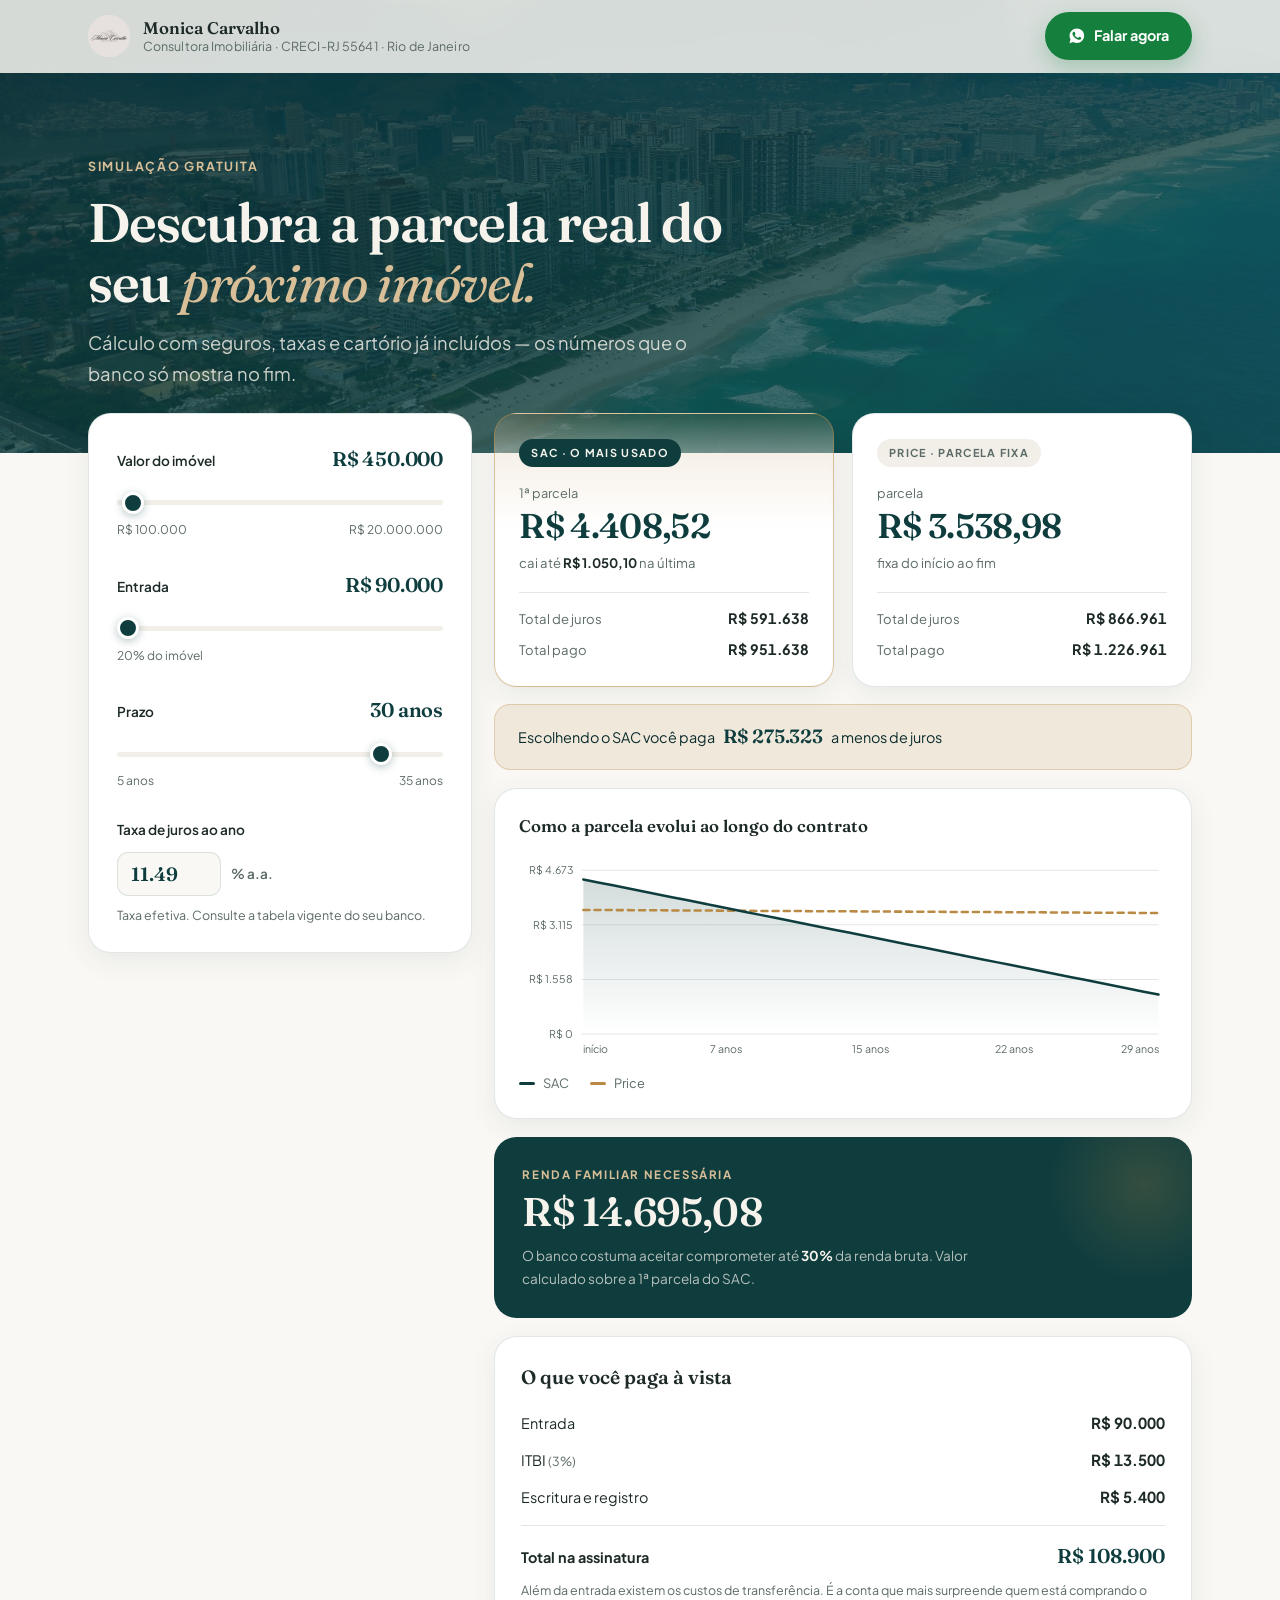
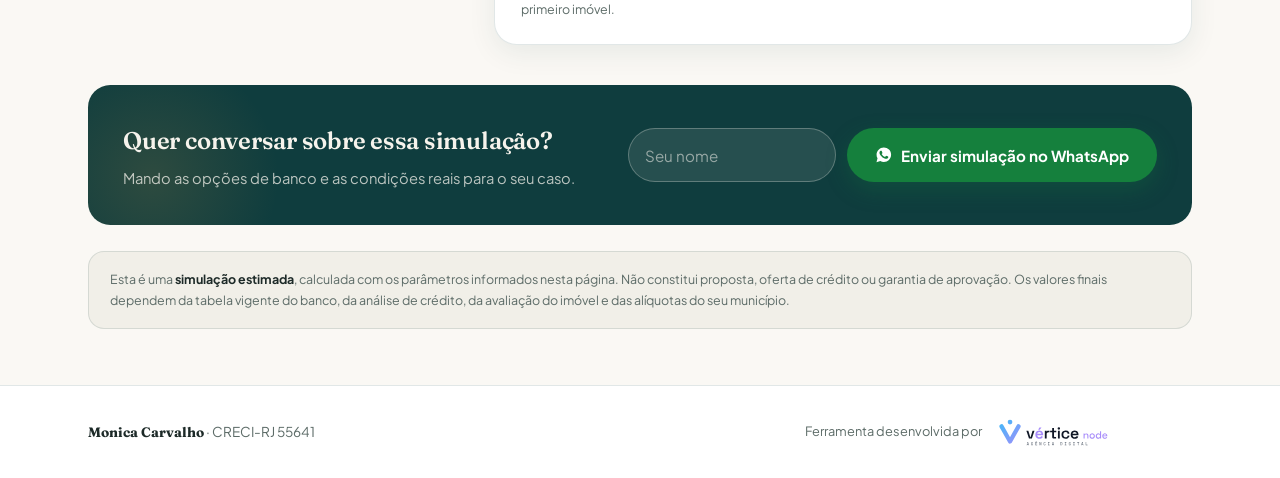
==== commit b3ab7600: "Install Vercel Web Analytics Integration # Vercel Web Analytics Installation Report  ## Summary Succ" ====
--- a/simulador/index.html
+++ b/simulador/index.html
@@ -12,6 +12,12 @@
 
 <link rel="stylesheet" href="css/estilo.css">
 <link rel="icon" href="../imagens/main-site/logo.ico">
+
+<!-- Vercel Web Analytics -->
+<script>
+  window.va = window.va || function () { (window.vaq = window.vaq || []).push(arguments); };
+</script>
+<script defer src="/_vercel/insights/script.js"></script>
 </head>
 <body>
 
